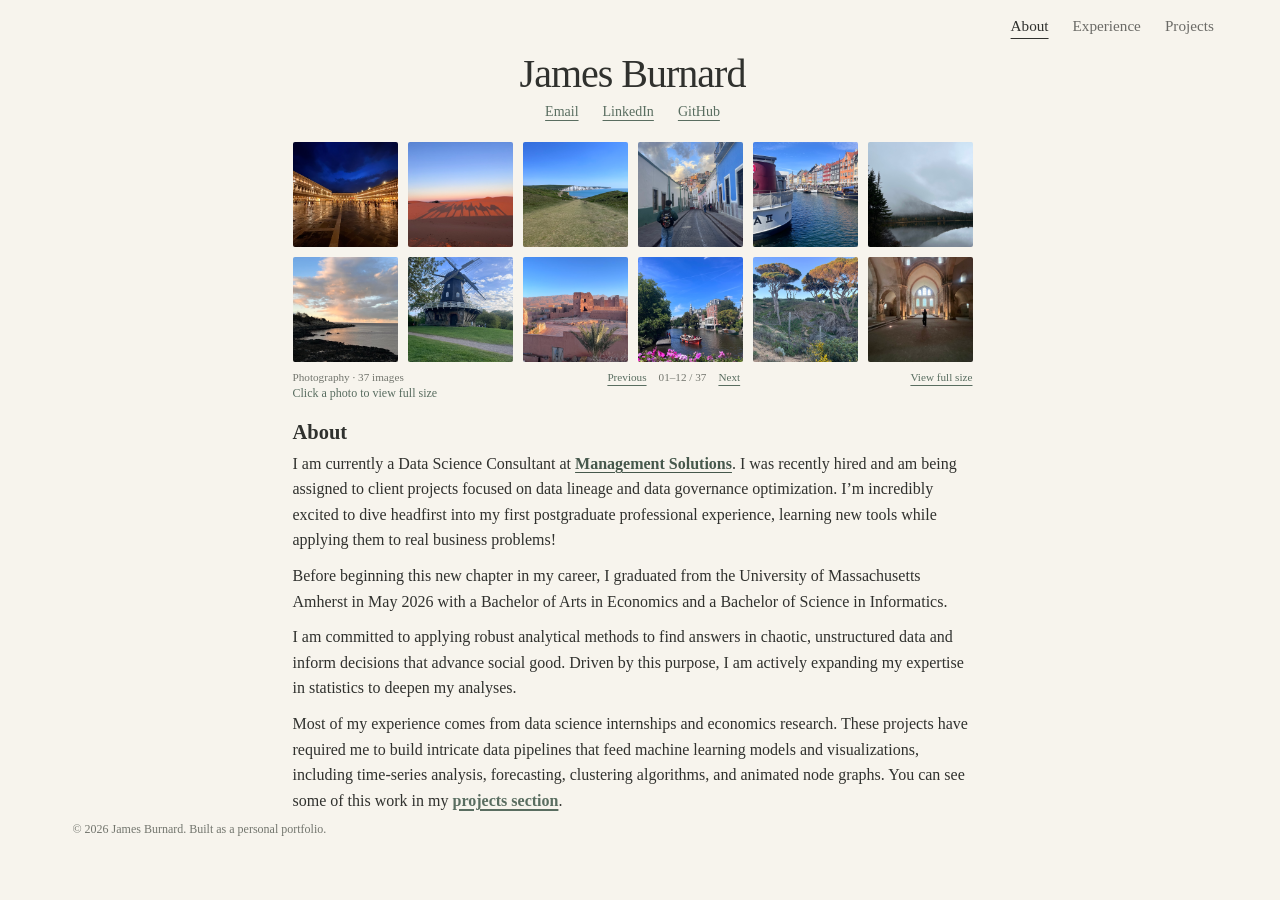
==== index.html @ cdd47f47 "Match tab headings to homepage name typography" ====
<!doctype html>
<html lang="en">
  <head>
    <meta charset="utf-8" />
    <meta name="viewport" content="width=device-width, initial-scale=1" />
    <title>James Burnard | Data Science &amp; Economics</title>
    <meta
      name="description"
      content="James Burnard, Data Science Consultant at Management Solutions. Explore projects in data science, economic research, and interactive visualization."
    />

    <link rel="canonical" href="https://jamesburnard.com/" />
    <meta property="og:title" content="James Burnard | Data Science &amp; Economics" />
    <meta property="og:description" content="James Burnard, Data Science Consultant at Management Solutions. Explore projects in data science, economic research, and interactive visualization." />
    <meta property="og:type" content="website" />
    <meta property="og:url" content="https://jamesburnard.com/" />
    <meta property="og:site_name" content="James Burnard" />
    <link rel="preconnect" href="https://fonts.googleapis.com" />
    <link rel="preconnect" href="https://fonts.gstatic.com" crossorigin />
    <link
      href="https://fonts.googleapis.com/css2?family=Inter:wght@400;500;600;700;800&display=swap"
      rel="stylesheet"
    />
    <link rel="stylesheet" href="styles.css?v=20261005-consistent-navigation" />
    <link rel="stylesheet" href="experience-editorial.css?v=20261008-name-matched-headings" />
  </head>
  <body class="editorial-home">
    <header class="site-header">
      <nav class="tabs" aria-label="Primary" role="tablist">
        <button
          class="tab-button is-active"
          id="about-tab"
          type="button"
          data-tab="about"
          role="tab"
          aria-controls="about-panel"
          aria-selected="true"
        >
          About
        </button>
        <button
          class="tab-button"
          id="experience-tab"
          type="button"
          data-tab="experience"
          role="tab"
          aria-controls="experience-panel"
          aria-selected="false"
        >
          Experience
        </button>
        <button
          class="tab-button"
          id="projects-tab"
          type="button"
          data-tab="projects"
          role="tab"
          aria-controls="projects-panel"
          aria-selected="false"
        >
          Projects
        </button>
      </nav>
    </header>

    <main>
      <section class="hero portrait-intro" aria-labelledby="page-title">
        <div class="hero-content">
          <h1 id="page-title" data-hero-title>James Burnard</h1>
          <div class="intro-links" aria-label="Contact links">
            <a href="mailto:burnardj10@gmail.com">Email</a>
            <a href="https://www.linkedin.com/in/james-burnard/" target="_blank" rel="noopener noreferrer">LinkedIn</a>
            <a href="https://github.com/JamesBurnard1" target="_blank" rel="noopener noreferrer">GitHub</a>
          </div>
        </div>
        <figure class="photography" aria-label="Personal photography">
          <div class="photo-grid" aria-label="Personal photography gallery" aria-describedby="photo-gallery-hint">
            <button class="photo-tile" type="button" data-photo-index="0" aria-label="Enlarge photograph 1">
              <img src="assets/hero-photo-nodes/node-37.jpg" alt="Photograph 1 from James Burnard’s personal collection" decoding="async" />
            </button>
            <button class="photo-tile" type="button" data-photo-index="1" aria-label="Enlarge photograph 2">
              <img src="assets/hero-photo-nodes/node-17.jpg" alt="Photograph 2 from James Burnard’s personal collection" decoding="async" />
            </button>
            <button class="photo-tile" type="button" data-photo-index="2" aria-label="Enlarge photograph 3">
              <img src="assets/hero-photo-nodes/node-28.jpg" alt="Photograph 3 from James Burnard’s personal collection" decoding="async" />
            </button>
            <button class="photo-tile" type="button" data-photo-index="3" aria-label="Enlarge photograph 4">
              <img src="assets/hero-photo-nodes/node-15.jpg" alt="Photograph 4 from James Burnard’s personal collection" decoding="async" />
            </button>
            <button class="photo-tile" type="button" data-photo-index="4" aria-label="Enlarge photograph 5">
              <img src="assets/hero-photo-nodes/node-26.jpg" alt="Photograph 5 from James Burnard’s personal collection" decoding="async" />
            </button>
            <button class="photo-tile" type="button" data-photo-index="5" aria-label="Enlarge photograph 6">
              <img src="assets/hero-photo-nodes/node-35.jpg" alt="Photograph 6 from James Burnard’s personal collection" decoding="async" />
            </button>
            <button class="photo-tile" type="button" data-photo-index="6" aria-label="Enlarge photograph 7">
              <img src="assets/hero-photo-nodes/node-32.jpg" alt="Photograph 7 from James Burnard’s personal collection" decoding="async" />
            </button>
            <button class="photo-tile" type="button" data-photo-index="7" aria-label="Enlarge photograph 8">
              <img src="assets/hero-photo-nodes/node-27.jpg" alt="Photograph 8 from James Burnard’s personal collection" decoding="async" />
            </button>
            <button class="photo-tile" type="button" data-photo-index="8" aria-label="Enlarge photograph 9">
              <img src="assets/hero-photo-nodes/node-16.jpg" alt="Photograph 9 from James Burnard’s personal collection" decoding="async" />
            </button>
            <button class="photo-tile" type="button" data-photo-index="9" aria-label="Enlarge photograph 10">
              <img src="assets/hero-photo-nodes/node-08.jpg" alt="Photograph 10 from James Burnard’s personal collection" decoding="async" />
            </button>
            <button class="photo-tile" type="button" data-photo-index="10" aria-label="Enlarge photograph 11">
              <img src="assets/hero-photo-nodes/node-21.jpg" alt="Photograph 11 from James Burnard’s personal collection" decoding="async" />
            </button>
            <button class="photo-tile" type="button" data-photo-index="11" aria-label="Enlarge photograph 12">
              <img src="assets/hero-photo-nodes/node-23.jpg" alt="Photograph 12 from James Burnard’s personal collection" decoding="async" />
            </button>
          </div>
          <figcaption>
            <span class="photography-label">Photography · 37 images<br /><span id="photo-gallery-hint">Click a photo to view full size</span></span>
            <div class="photography-controls" aria-label="Browse photographs">
              <button type="button" data-photo-previous aria-label="Previous photographs">Previous</button>
              <span data-photo-counter role="status" aria-live="polite" aria-atomic="true">01–12 / 37</span>
              <button type="button" data-photo-next aria-label="Next photographs">Next</button>
            </div>
            <a class="photo-full-size" href="assets/hero-photo-nodes/node-37.jpg" target="_blank" rel="noopener noreferrer">View full size</a>
          </figcaption>
        </figure>
      </section>

      <section class="content-shell" id="content">
        <section
          class="tab-panel is-active"
          id="about-panel"
          data-panel="about"
          role="tabpanel"
          aria-labelledby="about-tab"
        >
          <div class="about-text">
            <article class="intro-block">
              <h3>About</h3>
              <p>
                I am currently a Data Science Consultant at
                <a class="company-highlight" href="https://www.managementsolutions.com/en" target="_blank" rel="noopener noreferrer">Management Solutions</a>.
                I was recently hired and am being assigned to client projects focused on data lineage and data governance optimization.
                I’m incredibly excited to dive headfirst into my first postgraduate professional experience, learning new tools while applying them to real business problems!
              </p>
              <p>
                Before beginning this new chapter in my career, I graduated from the University of Massachusetts Amherst in May 2026 with a Bachelor of Arts in Economics and a Bachelor of Science in Informatics.
              </p>
              <p>
                I am committed to applying robust analytical methods to find answers in chaotic, unstructured data and inform decisions that advance social good.
                Driven by this purpose, I am actively expanding my expertise in statistics to deepen my analyses.
              </p>
              <p>
                Most of my experience comes from data science internships and economics research.
                These projects have required me to build intricate data pipelines that feed machine learning models and visualizations, including time-series analysis, forecasting, clustering algorithms, and animated node graphs.
                You can see some of this work in my <a href="#projects-panel">projects section</a>.
              </p>
            </article>
          </div>
        </section>

        <section
          class="tab-panel"
          id="experience-panel"
          data-panel="experience"
          role="tabpanel"
          aria-labelledby="experience-tab"
          hidden
        >
          <div class="section-heading">
            <h2>Skills, tools, and applied work</h2>
            <p class="section-note">
              Resume available upon request at
              <a href="mailto:burnardj10@gmail.com?subject=Resume%20request">burnardj10 [at] gmail [dot] com</a>.
            </p>
          </div>

          <div class="experience-layout">
            <section class="education-section" aria-labelledby="education-heading">
              <h3 id="education-heading">Education</h3>
              <article class="experience-card education-card">
                <a class="experience-logo" href="https://www.umass.edu/" target="_blank" rel="noopener noreferrer" aria-label="UMass Amherst">
                  <img src="assets/experience-umass.png" alt="UMass Amherst logo" />
                </a>
                <div>
                  <header class="experience-card-header">
                    <h4>
                      <a href="https://www.umass.edu/" target="_blank" rel="noopener noreferrer">University of Massachusetts Amherst</a>
                    </h4>
                    <span>Recent Graduate</span>
                  </header>
                  <p class="experience-tools">BS Informatics, data science track | BA Economics</p>
                  <p>
                    Coursework focused on data science, economics, statistics, databases, predictive analytics, and applied research methods.
                  </p>
                </div>
              </article>

              <article class="coursework-card">
                <h3>Notable Coursework</h3>
                <p>
                  Here are some of the classes I took as an undergrad that I found interesting. I'd say these are the classes that had the biggest impact on how I think about technology, data, and problem solving.
                </p>
                <div class="coursework-groups">
                  <section class="coursework-group cs-data">
                    <h4>Computer Science &amp; Data Science</h4>
                    <ul class="tag-list">
                      <li>Harnessing DataSci For Social Good</li>
                      <li>Graduate Math Applied Statistics</li>
                      <li>Predictive Analytics In Python</li>
                      <li>Database Management</li>
                      <li>Data Structures</li>
                      <li>Data Science Algorithms</li>
                      <li>Object-Oriented-Programming</li>
                      <li>Discrete Math</li>
                    </ul>
                  </section>

                  <section class="coursework-group econ">
                    <h4>Economics</h4>
                    <ul class="tag-list">
                      <li>Microeconomics I &amp; II</li>
                      <li>Macroeconomics I &amp; II</li>
                      <li>Econ In The Age Of Big Data</li>
                      <li>Financial Economics</li>
                      <li>Behavioral Economics</li>
                      <li>Research Methods Design &amp; Analysis</li>
                    </ul>
                  </section>
                </div>
              </article>
            </section>

            <section class="skills-directory" aria-labelledby="technical-skills-heading">
              <h3 id="technical-skills-heading">Technical Skills</h3>

              <div class="skill-category">
                <h4>Languages</h4>
                <div class="skill-row">
                  <span class="skill-chip python"><b><img src="https://cdn.jsdelivr.net/gh/devicons/devicon@latest/icons/python/python-original.svg" alt=""></b>Python</span>
                  <span class="skill-chip r-lang"><b><img src="https://cdn.jsdelivr.net/gh/devicons/devicon@latest/icons/r/r-original.svg" alt=""></b>R</span>
                  <span class="skill-chip sql"><b><img src="https://cdn.jsdelivr.net/gh/devicons/devicon@latest/icons/microsoftsqlserver/microsoftsqlserver-original.svg" alt=""></b>SQL</span>
                  <span class="skill-chip js"><b><img src="https://cdn.jsdelivr.net/gh/devicons/devicon@latest/icons/javascript/javascript-original.svg" alt=""></b>JavaScript</span>
                  <span class="skill-chip html"><b><img src="assets/skill-logos/html.svg" alt=""></b>HTML</span>
                  <span class="skill-chip css"><b><img src="assets/skill-logos/css.svg" alt=""></b>CSS</span>
                </div>
              </div>

              <div class="skill-category">
                <h4>Analytics + Visualization</h4>
                <div class="skill-row">
                  <span class="skill-chip excel"><b class="skill-icon" aria-hidden="true">
                    <svg viewBox="0 0 24 24" role="img" aria-label="Excel">
                      <rect x="4" y="3" width="16" height="18" rx="2.5" fill="#217346"></rect>
                      <path d="M8 7h8v10H8z" fill="#fff" opacity="0.9"></path>
                      <path d="M9.4 9.1 11 12l-1.6 2.9h1.7L12 13.2l.9 1.7h1.7L13 12l1.6-2.9h-1.7L12 10.8l-.9-1.7H9.4Z" fill="#217346"></path>
                    </svg>
                  </b>Excel</span>
                  <span class="skill-chip tableau"><b class="skill-icon" aria-hidden="true">
                    <svg viewBox="0 0 24 24" role="img" aria-label="Tableau">
                      <g fill="#4E79A7">
                        <rect x="11" y="3" width="2" height="7" rx="1"></rect>
                        <rect x="11" y="14" width="2" height="7" rx="1"></rect>
                        <rect x="3" y="11" width="7" height="2" rx="1"></rect>
                        <rect x="14" y="11" width="7" height="2" rx="1"></rect>
                      </g>
                      <g fill="#F28E2B">
                        <rect x="6.7" y="5.1" width="1.6" height="4.8" rx="0.8" transform="rotate(-45 7.5 7.5)"></rect>
                        <rect x="15.7" y="5.1" width="1.6" height="4.8" rx="0.8" transform="rotate(45 16.5 7.5)"></rect>
                        <rect x="6.7" y="14.1" width="1.6" height="4.8" rx="0.8" transform="rotate(45 7.5 16.5)"></rect>
                        <rect x="15.7" y="14.1" width="1.6" height="4.8" rx="0.8" transform="rotate(-45 16.5 16.5)"></rect>
                      </g>
                    </svg>
                  </b>Tableau</span>
                  <span class="skill-chip powerbi"><b class="skill-icon" aria-hidden="true">
                    <svg viewBox="0 0 24 24" role="img" aria-label="Power BI">
                      <rect x="3" y="3" width="18" height="18" rx="4" fill="#F2C811"></rect>
                      <rect x="7" y="11" width="2" height="6" rx="1" fill="#fff" opacity="0.95"></rect>
                      <rect x="11" y="8" width="2" height="9" rx="1" fill="#fff" opacity="0.95"></rect>
                      <rect x="15" y="6" width="2" height="11" rx="1" fill="#fff" opacity="0.95"></rect>
                    </svg>
                  </b>Power BI</span>
                  <span class="skill-chip matplotlib"><b><img src="assets/skill-logos/matplotlib.svg" alt=""></b>Matplotlib</span>
                  <span class="skill-chip seaborn"><b><img src="assets/skill-logos/seaborn.svg" alt=""></b>Seaborn</span>
                </div>
              </div>

              <div class="skill-category">
                <h4>Data Science + Machine Learning</h4>
                <div class="skill-row">
                  <span class="skill-chip pandas"><b><img src="https://cdn.jsdelivr.net/gh/devicons/devicon@latest/icons/pandas/pandas-original.svg" alt=""></b>Pandas</span>
                  <span class="skill-chip numpy"><b><img src="https://cdn.jsdelivr.net/gh/devicons/devicon@latest/icons/numpy/numpy-original.svg" alt=""></b>NumPy</span>
                  <span class="skill-chip sklearn"><b><img src="https://cdn.jsdelivr.net/gh/devicons/devicon@latest/icons/scikitlearn/scikitlearn-original.svg" alt=""></b>Scikit-learn</span>
                  <span class="skill-chip torch"><b><img src="https://cdn.jsdelivr.net/gh/devicons/devicon@latest/icons/pytorch/pytorch-original.svg" alt=""></b>PyTorch</span>
                  <span class="skill-chip xgb"><b class="skill-icon" aria-hidden="true">
                    <svg class="skill-concept-icon" viewBox="0 0 24 24" fill="none" stroke="currentColor" stroke-width="1.6" stroke-linecap="round" stroke-linejoin="round" aria-hidden="true"><path d="M12 3v5M5 12V8h14v4M5 16v5M19 16v5"/><rect x="2" y="12" width="6" height="4" rx="1"/><rect x="16" y="12" width="6" height="4" rx="1"/></svg>
                  </b>XGBoost</span>
                  <span class="skill-chip stats"><b class="skill-icon" aria-hidden="true">
                    <svg class="skill-concept-icon" viewBox="0 0 24 24" fill="none" stroke="currentColor" stroke-width="1.6" stroke-linecap="round" stroke-linejoin="round" aria-hidden="true"><path d="M3 20h18M3 17c5 0 4-13 9-13s4 13 9 13"/><path d="M12 5v15" stroke-dasharray="2 3"/></svg>
                  </b>Statistics &amp; Probability</span>
                  <span class="skill-chip wrangle"><b class="skill-icon" aria-hidden="true">
                    <svg class="skill-concept-icon" viewBox="0 0 24 24" fill="none" stroke="currentColor" stroke-width="1.6" stroke-linecap="round" stroke-linejoin="round" aria-hidden="true"><ellipse cx="6" cy="6" rx="4" ry="2"/><path d="M2 6v9c0 3 8 3 8 0V6M2 10c0 3 8 3 8 0M14 12h8M19 9l3 3-3 3"/></svg>
                  </b>ETL / Data Wrangling</span>
                  <span class="skill-chip forecast"><b class="skill-icon" aria-hidden="true">
                    <svg class="skill-concept-icon" viewBox="0 0 24 24" fill="none" stroke="currentColor" stroke-width="1.6" stroke-linecap="round" stroke-linejoin="round" aria-hidden="true"><path d="M3 3v18h18M6 16l4-5 4 2"/><path d="m14 13 7-8M17 5h4v4" stroke-dasharray="2 2"/></svg>
                  </b>Forecasting</span>
                  <span class="skill-chip cluster"><b class="skill-icon" aria-hidden="true">
                    <svg class="skill-concept-icon" viewBox="0 0 24 24" fill="none" stroke="currentColor" stroke-width="1.6" stroke-linecap="round" stroke-linejoin="round" aria-hidden="true"><circle cx="6" cy="6" r="2"/><circle cx="10" cy="4" r="1"/><circle cx="4" cy="10" r="1"/><circle cx="18" cy="9" r="2"/><circle cx="21" cy="5" r="1"/><circle cx="21" cy="13" r="1"/><circle cx="10" cy="18" r="2"/><circle cx="6" cy="21" r="1"/><circle cx="14" cy="21" r="1"/></svg>
                  </b>Clustering</span>
                  <span class="skill-chip ocr"><b class="skill-icon" aria-hidden="true">
                    <svg class="skill-concept-icon" viewBox="0 0 24 24" fill="none" stroke="currentColor" stroke-width="1.6" stroke-linecap="round" stroke-linejoin="round" aria-hidden="true"><path d="M8 3H3v5M16 3h5v5M21 16v5h-5M8 21H3v-5M7 8h10M7 12h10M7 16h6"/></svg>
                  </b>OCR / Text Recognition</span>
                </div>
              </div>

              <div class="skill-category">
                <h4>Tools + Platforms</h4>
                <div class="skill-row">
                  <span class="skill-chip git"><b><img src="https://cdn.jsdelivr.net/gh/devicons/devicon@latest/icons/github/github-original.svg" alt=""></b>Git / GitHub</span>
                  <span class="skill-chip gis"><b class="skill-icon" aria-hidden="true">
                    <svg class="skill-concept-icon" viewBox="0 0 24 24" fill="none" stroke="currentColor" stroke-width="1.6" stroke-linecap="round" stroke-linejoin="round" aria-hidden="true"><circle cx="12" cy="12" r="9"/><ellipse cx="12" cy="12" rx="4" ry="9"/><path d="M3 12h18M5 7h14M5 17h14"/></svg>
                  </b>GIS</span>
                </div>
              </div>
            </section>

            <section class="experience-list" aria-labelledby="industry-heading">
              <h3 id="industry-heading">Experience</h3>

              <article class="experience-card">
                <a class="experience-logo" href="https://www.managementsolutions.com/en" target="_blank" rel="noopener noreferrer" aria-label="Management Solutions">
                  <img src="assets/experience-management-solutions.jpg" alt="Management Solutions logo" />
                </a>
                <div>
                  <header class="experience-card-header">
                    <h4>
                      <a href="https://www.managementsolutions.com/en" target="_blank" rel="noopener noreferrer">Management Solutions</a>
                    </h4>
                    <span>October 2026 – Present</span>
                  </header>
                  <p class="experience-tools">Data Science Consultant</p>
                  <p>
                    Supporting client projects focused on data lineage and data governance optimization.
                  </p>
                </div>
              </article>

              <article class="experience-card">
                <a class="experience-logo" href="https://www.jamix.com/" target="_blank" rel="noopener noreferrer" aria-label="Jamix">
                  <img src="assets/JamixLogo_www2025_retina.png" alt="Jamix logo" />
                </a>
                <div>
                  <header class="experience-card-header">
                    <h4>
                      <a href="https://www.jamix.com/" target="_blank" rel="noopener noreferrer">Jamix</a>
                    </h4>
                    <span>Remote | May 2025 - September 2025</span>
                  </header>
                  <p class="experience-tools">Data Science Intern</p>
                  <p>
                    At Jamix Inc., I worked remotely as a Data Science Intern from May 2025 to September 2025, where I developed a data-driven sales prospecting workflow for the higher education market. I built a Python ETL pipeline using pandas, requests, and fuzzywuzzy to integrate HubSpot CRM data, College Scorecard API data from 6,429+ institutions, and institutional datasets into a cleaned and filtered dataset of approximately 1,000 relevant schools. I then used this dataset to create Tableau dashboards that analyzed selected institutional variables and combined those findings with Euclidean distance scoring and network analysis to identify 75 high-fit sales prospects. Alongside this project, I managed daily HubSpot data operations by importing and updating institutional records to support cross-functional requests.
                  </p>
                </div>
              </article>

              <article class="experience-card">
                <a class="experience-logo" href="https://www.umass.edu/labor/about/directory/nate-meyers" target="_blank" rel="noopener noreferrer" aria-label="UMass Amherst Labor Center">
                  <img src="assets/experience-umass.png" alt="UMass Amherst logo" />
                </a>
                <div>
                  <header class="experience-card-header">
                    <h4>
                      <a href="https://www.umass.edu/labor/about/directory/nate-meyers" target="_blank" rel="noopener noreferrer">Quantitative Research Assistant in Economics</a>
                    </h4>
                    <span>Amherst, MA | January 2025 - April 2025</span>
                  </header>
                  <p class="experience-tools">Assisted Professor <a href="https://www.umass.edu/labor/about/directory/nate-meyers" target="_blank" rel="noopener noreferrer">Nathan Meyers</a></p>
                  <p>
                    As a Quantitative Research Assistant in Economics from January 2025 to April 2025, I assisted Professor Nathan Meyers with an economic research project analyzing the relationship between union decline and financial outcomes across U.S. industries. I built a research pipeline using Python, R, SQL, Excel, and scikit-learn to analyze 1,174 industry-year observations across 710 variables, focusing on shareholder dividends, taxation, and labor compensation. I also developed an interactive 3D Plotly visualization of 886 industry-year observations across 44 industries and 27 years, allowing users to explore industry clustering and structural economic change over time. In addition, I applied econometric techniques including Difference-in-Differences analysis, regression modeling, and correlation analysis to evaluate the effects of union decline across multiple economic outcomes.
                  </p>
                </div>
              </article>

              <article class="experience-card">
                <a class="experience-logo" href="https://www.avcreators.co/" target="_blank" rel="noopener noreferrer" aria-label="Audio Video Creators">
                  <img src="assets/experience-avc-logo.svg" alt="Audio Video Creators logo" />
                </a>
                <div>
                  <header class="experience-card-header">
                    <h4>
                      <a href="https://www.avcreators.co/" target="_blank" rel="noopener noreferrer">Audio Video Creators</a>
                    </h4>
                    <span>London | December 2024 - March 2025</span>
                  </header>
                  <p class="experience-tools">Business Development and Market Insights Intern</p>
                  <p>
                    At AVC (Audio Video Creators), I worked in London as a Business Development and Market Insights Intern from December 2024 to March 2025, focusing on market research within the podcast and digital audio advertising industry. I analyzed podcast advertising performance, audience, and market data in Excel using XLOOKUPs, VLOOKUPs, PivotTables, and conditional formulas to identify trends across advertisers, shows, and audience segments. I also supported podcast advertising partnerships by coordinating campaign timelines, deliverables, and stakeholder communication for brand campaigns involving NordVPN and shows produced by Sky Sports and the BBC.
                  </p>
                </div>
              </article>

              <article class="experience-card">
                <a class="experience-logo" href="https://www.umass.edu/economics/about/directory/kevin-young" target="_blank" rel="noopener noreferrer" aria-label="UMass Amherst Economics">
                  <img src="assets/experience-umass.png" alt="UMass Amherst logo" />
                </a>
                <div>
                  <header class="experience-card-header">
                    <h4>
                      <a href="https://www.umass.edu/economics/about/directory/kevin-young" target="_blank" rel="noopener noreferrer">Undergraduate Economics Research Assistant for EURA</a>
                    </h4>
                    <span>Amherst, MA | February 2024 - May 2024</span>
                  </header>
                  <p class="experience-tools">Assisted Professor <a href="https://www.umass.edu/economics/about/directory/kevin-young" target="_blank" rel="noopener noreferrer">Kevin Young</a></p>
                  <p>
                    As an Undergraduate Economics Research Assistant for EURA from February 2024 to May 2024, I assisted Professor Kevin Young with a historical data digitization and social network analysis project. I built a Python OCR pipeline using Tesseract, pdf2image, pandas, and regex parsing to digitize more than 4,500 physical book pages into structured CSV and JSON files containing 53,131 research-grade records across eight historical book editions. I then transformed historical membership data into social network models using HTML and JavaScript, spanning 218 organizations and 42,700 membership links to uncover patterns of organizational connectivity and continuity from 1967 to 1989. I also developed validation workflows to identify OCR errors, duplicate entries, missing fields, and unknown organization codes, improving the reliability of the research dataset.
                  </p>
                </div>
              </article>

              <article class="experience-card">
                <a class="experience-logo" href="https://www.undergraduation.com/" target="_blank" rel="noopener noreferrer" aria-label="Undergraduation">
                  <img src="assets/experience-undergraduation.webp" alt="Undergraduation logo" />
                </a>
                <div>
                  <header class="experience-card-header">
                    <h4>
                      <a href="https://www.undergraduation.com/" target="_blank" rel="noopener noreferrer">Undergraduation.com</a>
                    </h4>
                    <span>Remote | June 2024 - August 2024</span>
                  </header>
                  <p class="experience-tools">Data Science Intern</p>
                  <p>
                    At Undergraduation.com, I worked remotely as a Data Science Intern from June 2024 to August 2024, contributing to the early development of an AI assistant designed to improve customer support on the company website. My work focused on building Python scripts that converted company documents into embeddings, organized the resulting vectors, and stored them in a PostgreSQL database to support semantic search and AI-powered responses to customer inquiries.
                  </p>
                </div>
              </article>

              <article class="experience-card">
                <a class="experience-logo" href="https://www.tcc1882.org/Club/Scripts/Home/home.asp" target="_blank" rel="noopener noreferrer" aria-label="The Country Club">
                  <img src="assets/experience-tcc-logo.png" alt="The Country Club logo" />
                </a>
                <div>
                  <header class="experience-card-header">
                    <h4>
                      <a href="https://www.tcc1882.org/Club/Scripts/Home/home.asp" target="_blank" rel="noopener noreferrer">The Country Club</a>
                    </h4>
                    <span>Brookline, MA | July 2021 - August 2023</span>
                  </header>
                  <p class="experience-tools">Line Cook</p>
                  <p>
                    At The Country Club in Brookline, MA, I worked as a Line Cook from July 2021 to August 2023 in a fast-paced, high-standard kitchen environment. I prepared more than 150 dishes per shift while maintaining consistency, speed, and attention to presentation. This role strengthened my ability to work under pressure, manage competing priorities, and collaborate effectively with a team while meeting strict quality expectations.
                  </p>
                </div>
              </article>
            </section>

          </div>
        </section>

        <section
          class="tab-panel"
          id="projects-panel"
          data-panel="projects"
          role="tabpanel"
          aria-labelledby="projects-tab"
          hidden
        >
          <div class="section-heading">
            <p class="eyebrow">Projects</p>
            <h2>Selected projects</h2>
          </div>

          <div class="project-grid">
            <article class="project-card">
              <div class="project-meta">
                <span>Undergraduate Economics Research Assistant</span>
                <span class="project-badge">Interactive</span>
              </div>
              <h3>The Social Geography of Baltimore's Elite, 1967–1989</h3>
              <img
                class="project-image"
                src="assets/baltimore-project-cover.png"
                alt="Node graph visualization for the Baltimore elite social geography project"
              />
              <p>
                After 1950, Baltimore experienced a significant decline in its elite population, with the number of elite individuals dropping significantly. 
              </p>
              <div class="project-tags">
                <span>CSV/JSON Processing</span>
                <span>pytesseract</span>
                <span>pdf2image</span>
                <span>JavaScript</span>
                <span>Python</span>
                <span>Time Series</span>
                <span>Text Recognition</span>
              </div>
              <a class="project-link" href="projects/baltimore/index.html">
                <span>Open project</span>
                <svg viewBox="0 0 24 24" aria-hidden="true">
                  <path d="M7 17 17 7" />
                  <path d="M9 7h8v8" />
                </svg>
              </a>
            </article>

            <article class="project-card">
              <div class="project-meta">
                <span>Experiment</span>
                <span>In Progress</span>
              </div>
              <h3>Pitwall F1</h3>
              <img
                class="project-image"
                src="assets/pitwall-f1-cover.jpg"
                alt="Painting of a red Formula 1 race car"
              />
              <p>
                Given the state of a race, can we evaluate whether a driver should stay out or pit, and which strategy offers the best expected outcome? This project is in progress.
              </p>
              <div class="project-tags">
                <span>Machine Learning</span>
                <span>Python</span>
                <span>Scikit-learn</span>
              </div>
              <a class="project-link" href="projects/aston-martin/index.html">
                <span>Open project</span>
                <svg viewBox="0 0 24 24" aria-hidden="true">
                  <path d="M7 17 17 7" />
                  <path d="M9 7h8v8" />
                </svg>
              </a>
            </article>

            <article class="project-card">
              <div class="project-meta">
                <span>Undergraduate Economics Research Assistant</span>
                <span class="project-badge">Interactive</span>
              </div>
              <h3>Industry Clustering and Union Decline Analysis</h3>
              <img
                class="project-image"
                src="assets/industry-clustering-cover.png"
                alt="3D plot for the industry clustering and union decline analysis"
              />
              <p>
                This project investigates the relationship between industry clustering and the decline of labor unions in the United States using data from the Bureau of Labor Statistics.
              </p>
              <div class="project-tags">
                <span>Python</span>
                <span>Pandas</span>
                <span>NumPy</span>
                <span>Scikit-learn</span>
                <span>Plotly</span>
                <span>Time Series</span>
                <span>Excel</span>
                <span>PowerPoint</span>
                
              </div>
              <a class="project-link" href="projects/union-decline/index.html">
                <span>Open project</span>
                <svg viewBox="0 0 24 24" aria-hidden="true">
                  <path d="M7 17 17 7" />
                  <path d="M9 7h8v8" />
                </svg>
              </a>
            </article>

            <article class="project-card">
              <div class="project-meta">
                <span>Personal Project</span>
                <span>2026</span>
              </div>
              <h3>OnlyUp: A Goal Tracker App</h3>
              <img
                class="project-image"
                src="assets/onlyup-project-cover.png"
                alt="Screenshot of the OnlyUp goal tracker app"
              />
              <p>
                OnlyUp is a goal tracking app that I built to help myself stay motivated and accountable. The app allows users to set goals, track their progress, and perform the information retention technique known as "active recall".
              </p>
              <div class="project-tags">
                <span>Python</span>
                <span>Tkinter</span>
                <span>CSV Data Storage</span>
                <span>Desktop App Development</span>

              </div>
              <a class="project-link" href="projects/onlyup/index.html">
                <span>Open project</span>
                <svg viewBox="0 0 24 24" aria-hidden="true">
                  <path d="M7 17 17 7" />
                  <path d="M9 7h8v8" />
                </svg>
              </a>
            </article>

            <article class="project-card">
              <div class="project-meta">
                <span>Class Project</span>
                <span>2025</span>
              </div>
              <h3>Exploring County Level access to Credit in the United States</h3>
              <img
                class="project-image"
                src="assets/ed546491-bbbc-4cb4-82a2-c8ed2f3c8c8d.png"
                alt="plot preview"
              />
              <p>
                In this project, I analyzed county-level data on credit access in the United States to identify patterns and disparities in financial inclusion.
              </p>
              <div class="project-tags">
                <span>Jupyter Notebook</span>
                <span>Python</span>
                <span>Pandas</span>
                <span>Seaborn</span>
                <span>SciPy</span>
                <span>Scikit-learn</span>
              </div>
              <a class="project-link" href="projects/credit-access/credit_access_project_mockup.html">
                <span>Open project</span>
                <svg viewBox="0 0 24 24" aria-hidden="true">
                  <path d="M7 17 17 7" />
                  <path d="M9 7h8v8" />
                </svg>
              </a>
            </article>

            <article class="project-card">
              <div class="project-meta">
                <span>
                  DataSci Internship @
                  <a href="https://www.jamix.com/" target="_blank" rel="noopener noreferrer">Jamix</a>
                </span>
                <span>2026</span>
              </div>
              <h3>Higher Education Market Intelligence Dashboard</h3>
              <img
                class="project-image"
                src="assets/jamix-project-cover.png"
                alt="Screenshot of the Higher Education Market Intelligence Dashboard"
              />
              <p>
                I had the opportunity to work on a project for Jamix, a company that provides software solutions for the food service industry. I built a market intelligence dashboard that aggregates and visualizes data on higher education institutions.
              </p>
              <div class="project-tags">
                <span>Python</span>
                <span>Tableau</span>
                <span>Excel</span>
                <span>Writing</span>
                <span>CRM Management</span>
                <span>Scikit-learn</span>
                <span>Pandas</span>
                <span>Numpy</span>
              </div>
              <a class="project-link" href="projects/jamix/index.html">
                <span>Open project</span>
                <svg viewBox="0 0 24 24" aria-hidden="true">
                  <path d="M7 17 17 7" />
                  <path d="M9 7h8v8" />
                </svg>
              </a>
            </article>
          </div>
        </section>
      </section>
    </main>

    <dialog class="photo-dialog" aria-label="Enlarged photograph">
      <div class="photo-dialog-toolbar">
        <span data-enlarged-caption>Personal photography</span>
        <button type="button" data-close-photo aria-label="Close enlarged photograph">Close ×</button>
      </div>
      <img class="enlarged-photo" alt="" />
    </dialog>

    <footer class="site-footer">
      <p>© 2026 James Burnard. Built as a personal portfolio.</p>
    </footer>

    <script src="script.js?v=20261008-curated-photo-viewer"></script>
  </body>
</html>
---- styles.css ----
:root {
  --ink: #202124;
  --muted: #646a70;
  --surface: #f6f6f6;
  --surface-strong: #ffffff;
  --line: #d9d9d9;
  --accent: #0b67d8;
  --accent-dark: #174ea6;
  --gold: #5f6368;
  --white: #ffffff;
  --shadow: none;
}

* {
  box-sizing: border-box;
}

html {
  scroll-behavior: smooth;
  overflow-x: hidden;
}

body {
  margin: 0;
  background-color: var(--surface);
  color: var(--ink);
  font-family: "Inter", system-ui, -apple-system, BlinkMacSystemFont, "Segoe UI",
    sans-serif;
  line-height: 1.6;
  position: relative;
  overflow-x: hidden;
}

body::before {
  display: none;
  position: fixed;
  inset: 0;
  z-index: 0;
  background-image: url("data:image/svg+xml,%3Csvg width='760' height='520' viewBox='0 0 760 520' xmlns='http://www.w3.org/2000/svg'%3E%3Cg fill='none' stroke='%231f6b57' stroke-opacity='0.16' stroke-width='1.4'%3E%3Cpath d='M86 126 180 74 292 126 420 84 566 136 684 76'/%3E%3Cpath d='M132 296 246 242 360 304 490 250 624 318'/%3E%3Cpath d='M78 424 190 360 314 416 452 354 606 416 704 346'/%3E%3Cpath d='M180 74 246 242 190 360'/%3E%3Cpath d='M292 126 360 304 314 416'/%3E%3Cpath d='M420 84 490 250 452 354'/%3E%3Cpath d='M566 136 624 318 606 416'/%3E%3Cpath d='M246 242 292 126 490 250'/%3E%3Cpath d='M360 304 452 354 624 318'/%3E%3C/g%3E%3Cg fill='%231f6b57' fill-opacity='0.24'%3E%3Ccircle cx='86' cy='126' r='4'/%3E%3Ccircle cx='180' cy='74' r='5'/%3E%3Ccircle cx='292' cy='126' r='4'/%3E%3Ccircle cx='420' cy='84' r='5'/%3E%3Ccircle cx='566' cy='136' r='4'/%3E%3Ccircle cx='684' cy='76' r='5'/%3E%3Ccircle cx='132' cy='296' r='5'/%3E%3Ccircle cx='246' cy='242' r='4'/%3E%3Ccircle cx='360' cy='304' r='6'/%3E%3Ccircle cx='490' cy='250' r='4'/%3E%3Ccircle cx='624' cy='318' r='5'/%3E%3Ccircle cx='78' cy='424' r='4'/%3E%3Ccircle cx='190' cy='360' r='5'/%3E%3Ccircle cx='314' cy='416' r='4'/%3E%3Ccircle cx='452' cy='354' r='6'/%3E%3Ccircle cx='606' cy='416' r='4'/%3E%3Ccircle cx='704' cy='346' r='5'/%3E%3C/g%3E%3C/svg%3E");
  background-position: -80px 120px;
  background-repeat: repeat;
  background-size: 760px 520px;
  content: "";
  opacity: 0.55;
  pointer-events: none;
}

main,
.site-footer {
  position: relative;
  z-index: 1;
}

a {
  color: inherit;
}

.site-header {
  position: fixed;
  top: 0;
  left: 0;
  right: 0;
  z-index: 20;
  display: flex;
  align-items: center;
  justify-content: space-between;
  padding: 18px clamp(18px, 4vw, 52px);
  color: var(--white);
}

.site-header-left {
  display: flex;
  align-items: center;
  gap: 10px;
}

.brand {
  display: grid;
  width: 46px;
  height: 46px;
  place-items: center;
  border: 0;
  background: transparent;
  text-decoration: none;
}

.brand img {
  display: block;
  width: 38px;
  height: 38px;
  filter: invert(1);
}

body.is-past-hero .site-header:not(.detail-header) .brand img,
.detail-header .brand img {
  filter: none;
}

.header-socials {
  display: flex;
  gap: 7px;
  opacity: 0;
  pointer-events: none;
  transform: translateX(-8px);
  transition:
    opacity 180ms ease,
    transform 180ms ease;
}

body.is-past-hero .header-socials {
  opacity: 1;
  pointer-events: auto;
  transform: translateX(0);
}

.header-socials a {
  display: grid;
  width: 44px;
  height: 44px;
  place-items: center;
  border: 1px solid rgba(255, 255, 255, 0.36);
  border-radius: 50%;
  background: rgba(20, 33, 31, 0.46);
  color: var(--white);
  text-decoration: none;
  backdrop-filter: blur(12px);
}

.header-socials .email-link {
  color: #f1c86b;
}

.header-socials .linkedin-link {
  color: #0a66c2;
}

.header-socials .github-link {
  color: #ffffff;
}

.header-socials svg {
  width: 22px;
  height: 22px;
  fill: none;
  stroke: currentColor;
  stroke-linecap: round;
  stroke-linejoin: round;
  stroke-width: 2;
}

.detail-header .header-socials {
  display: none;
}

.tabs {
  display: flex;
  gap: 6px;
  padding: 6px;
  border: 1px solid rgba(255, 255, 255, 0.38);
  border-radius: 999px;
  background: rgba(20, 33, 31, 0.46);
  backdrop-filter: blur(12px);
}

.tab-button {
  min-width: 92px;
  border: 0;
  border-radius: 999px;
  padding: 10px 16px;
  background: transparent;
  color: rgba(255, 255, 255, 0.82);
  cursor: pointer;
  font: inherit;
  font-weight: 700;
}

.tab-button.is-active {
  background: var(--white);
  color: var(--accent-dark);
}

.hero {
  position: relative;
  min-height: 100vh;
  min-height: 100svh;
  display: flex;
  align-items: center;
  overflow: hidden;
  background:
    radial-gradient(circle at 61% 50%, rgba(92, 102, 142, 0.28), transparent 31%),
    radial-gradient(circle at 70% 28%, rgba(185, 79, 149, 0.12), transparent 22%),
    #252c37;
  padding: 132px clamp(20px, 5vw, 78px) 96px;
}

.hero-network,
.hero-overlay {
  position: absolute;
  inset: 0;
}

.hero-network {
  z-index: 2;
  width: 100%;
  height: 100%;
  opacity: 1;
  cursor: crosshair;
  pointer-events: auto;
}

.hero-overlay {
  z-index: 1;
  background:
    radial-gradient(circle at 60% 48%, rgba(37, 44, 55, 0) 0%, rgba(37, 44, 55, 0.1) 34%, rgba(18, 22, 30, 0.7) 86%),
    linear-gradient(90deg, rgba(12, 16, 22, 0.86) 0%, rgba(22, 28, 37, 0.42) 52%, rgba(16, 20, 28, 0.58) 100%);
  pointer-events: none;
}

body[data-active-tab="projects"] .hero {
  background: #070808;
}

body[data-active-tab="projects"] .hero-overlay {
  background:
    radial-gradient(circle at 72% 46%, rgba(255, 255, 255, 0.02) 0%, rgba(7, 8, 8, 0.04) 40%, rgba(7, 8, 8, 0.32) 100%),
    linear-gradient(90deg, rgba(7, 8, 8, 0.66) 0%, rgba(7, 8, 8, 0.48) 36%, rgba(7, 8, 8, 0.12) 72%, rgba(7, 8, 8, 0.24) 100%);
}

.hero-content {
  position: relative;
  z-index: 3;
  width: min(720px, 100%);
  color: var(--white);
  text-shadow: 0 2px 22px rgba(0, 0, 0, 0.58);
}

body[data-active-tab="projects"] .hero-content {
  color: #f7f5ef;
  text-shadow: 0 2px 24px rgba(0, 0, 0, 0.64);
}

.scroll-cue {
  position: absolute;
  left: 50%;
  bottom: 28px;
  z-index: 4;
  display: grid;
  width: 48px;
  height: 48px;
  place-items: center;
  border: 1px solid rgba(255, 255, 255, 0.5);
  border-radius: 50%;
  background: rgba(20, 33, 31, 0.34);
  transform: translateX(-50%);
  backdrop-filter: blur(10px);
  animation: scroll-cue-pulse 1.8s ease-in-out infinite;
}

.scroll-cue span {
  width: 14px;
  height: 14px;
  border-right: 3px solid var(--white);
  border-bottom: 3px solid var(--white);
  transform: translateY(-3px) rotate(45deg);
}

@keyframes scroll-cue-pulse {
  0%,
  100% {
    opacity: 0.72;
    transform: translate(-50%, 0);
  }

  50% {
    opacity: 1;
    transform: translate(-50%, 8px);
  }
}

.eyebrow {
  margin: 0 0 12px;
  color: var(--gold);
  font-size: 0.78rem;
  font-weight: 800;
  letter-spacing: 0;
  text-transform: uppercase;
}

h1,
h2,
h3,
h4,
p {
  overflow-wrap: anywhere;
}

h1 {
  margin: 0;
  font-size: clamp(3rem, 8vw, 7.2rem);
  line-height: 0.95;
  letter-spacing: 0;
}

.hero-copy {
  max-width: 600px;
  margin: 24px 0 0;
  color: rgba(255, 255, 255, 0.9);
  font-size: clamp(1.05rem, 2vw, 1.3rem);
}

body[data-active-tab="projects"] .hero-copy {
  color: rgba(247, 245, 239, 0.82);
}

.hero-socials {
  display: flex;
  gap: 10px;
  margin-top: 20px;
}

body[data-active-tab="projects"] .hero-socials {
  display: none;
}

.hero-socials a {
  display: grid;
  width: 66px;
  height: 66px;
  place-items: center;
  border: 1px solid rgba(255, 255, 255, 0.22);
  border-radius: 50%;
  background: rgba(11, 17, 27, 0.62);
  color: var(--white);
  text-decoration: none;
  backdrop-filter: blur(10px);
  transition:
    transform 160ms ease,
    border-color 160ms ease,
    background 160ms ease;
}

.hero-socials a:hover,
.hero-socials a:focus-visible {
  transform: translateY(-2px);
}

.hero-socials .email-link {
  color: #f1c86b;
}

.hero-socials .linkedin-link {
  color: #0a66c2;
}

.hero-socials .github-link {
  color: #f5f5f5;
}

.hero-socials svg {
  width: 32px;
  height: 32px;
  fill: none;
  stroke: currentColor;
  stroke-linecap: round;
  stroke-linejoin: round;
  stroke-width: 2;
}

.hero-actions {
  display: flex;
  flex-wrap: wrap;
  gap: 12px;
  margin-top: 32px;
}

.button {
  display: inline-flex;
  min-height: 48px;
  align-items: center;
  justify-content: center;
  border-radius: 8px;
  padding: 12px 18px;
  font-weight: 800;
  text-decoration: none;
}

.button.primary {
  background: #eef2f6;
  color: #101720;
  box-shadow: 0 14px 36px rgba(9, 13, 20, 0.24);
}

.button.secondary {
  border: 1px solid rgba(211, 218, 232, 0.42);
  background: rgba(20, 26, 36, 0.36);
  color: var(--white);
  backdrop-filter: blur(10px);
}

body[data-active-tab="projects"] .button.primary {
  background: #f7f5ef;
  color: #070808;
  box-shadow: 0 16px 42px rgba(0, 0, 0, 0.42);
}

body[data-active-tab="projects"] .button.secondary {
  border-color: rgba(255, 255, 255, 0.38);
  background: rgba(255, 255, 255, 0.08);
  color: #f7f5ef;
}

.content-shell {
  width: min(1120px, calc(100% - 36px));
  margin: -30px auto 0;
  padding: 56px 0 28px;
}

.tab-panel {
  display: none;
}

.tab-panel.is-active {
  display: block;
}

.section-heading {
  max-width: 760px;
  margin-bottom: 28px;
}

.section-heading h2 {
  margin: 0;
  font-size: clamp(2rem, 4vw, 3.5rem);
  line-height: 1.05;
  letter-spacing: 0;
}

.about-card-grid,
.project-grid {
  display: grid;
  gap: 18px;
}

.about-card-grid {
  grid-template-columns: repeat(12, minmax(0, 1fr));
  align-items: stretch;
}

.project-grid {
  grid-template-columns: repeat(3, minmax(0, 1fr));
}

.intro-block,
.about-card-grid > article,
.current-panel,
.project-card {
  border: 1px solid var(--line);
  border-radius: 8px;
  background: var(--surface-strong);
  box-shadow: var(--shadow);
}

.intro-block,
.about-card-grid > article,
.current-panel,
.project-card {
  padding: clamp(20px, 3vw, 30px);
}

.intro-block {
  grid-column: span 8;
}

.current-panel {
  grid-column: span 4;
  margin: 0;
  padding-block: 18px;
}

.current-panel p:last-child {
  margin: 0;
  color: var(--muted);
  font-size: 1rem;
}

.skills-panel {
  grid-column: 1 / -1;
}

.skill-cloud {
  display: grid;
  grid-template-columns: repeat(auto-fit, minmax(165px, 1fr));
  gap: 10px;
}

.skill-chip {
  display: inline-flex;
  width: 100%;
  min-height: 34px;
  align-items: center;
  gap: 7px;
  border: 1px solid rgba(20, 33, 31, 0.12);
  border-radius: 999px;
  padding: 5px 10px 5px 6px;
  background: #f8faf9;
  color: var(--accent-dark);
  font-size: 0.86rem;
  font-weight: 800;
  line-height: 1;
}

.coursework-card {
  grid-column: 1 / -1;
}

.skill-chip b {
  display: inline-grid;
  min-width: 24px;
  height: 24px;
  place-items: center;
  border: 1px solid rgba(20, 33, 31, 0.12);
  border-radius: 50%;
  background: #fff;
  color: #fff;
  font-size: 0.72rem;
  letter-spacing: 0;
}

.skill-chip b img {
  display: block;
  width: 17px;
  height: 17px;
}

.skill-chip.excel b {
  border-color: transparent;
  background: #217346;
}

.skill-chip.tableau b {
  border-color: transparent;
  background: #4e79a7;
}

.skill-chip.powerbi b {
  border-color: transparent;
  background: #f2c811;
}

.skill-chip.xgb b {
  border-color: transparent;
  background: #00856f;
}

.skill-chip.stats b {
  border-color: transparent;
  background: #7c3aed;
}

.skill-chip.wrangle b {
  border-color: transparent;
  background: #0f766e;
}

.skill-chip.forecast b {
  border-color: transparent;
  background: #2563eb;
}

.skill-chip.cluster b {
  border-color: transparent;
  background: #be185d;
}

.skill-chip.ocr b {
  border-color: transparent;
  background: #475569;
}

.skill-chip.git b {
  background: #fff;
  color: #24292f;
}

.skill-chip.gis b {
  border-color: transparent;
  background: #16a34a;
}

h3 {
  margin: 0 0 12px;
  font-size: 1.25rem;
  line-height: 1.2;
}

h4 {
  margin: 0 0 12px;
  font-size: 0.95rem;
  line-height: 1.2;
}

.coursework-group h4 {
  display: flex;
  align-items: center;
  gap: 9px;
  color: #202124;
}

.coursework-icon {
  display: inline-grid;
  width: 30px;
  height: 30px;
  flex: 0 0 auto;
  place-items: center;
  border-radius: 50%;
  box-shadow: inset 0 0 0 1px rgba(20, 33, 31, 0.1);
}

.coursework-icon svg {
  width: 18px;
  height: 18px;
  fill: none;
  stroke: currentColor;
  stroke-linecap: round;
  stroke-linejoin: round;
  stroke-width: 2;
}

.cs-data-icon {
  background: rgba(37, 99, 235, 0.12);
  color: #2563eb;
}

.econ-icon {
  background: rgba(217, 119, 6, 0.13);
  color: #b45309;
}

.intro-block p,
.coursework-card p,
.project-card p {
  margin: 0 0 14px;
  color: var(--muted);
}

.intro-block p:last-child,
.coursework-card p:last-child,
.project-card p:last-child {
  margin-bottom: 0;
}

.coursework-groups {
  display: grid;
  grid-template-columns: repeat(2, minmax(0, 1fr));
  gap: 18px;
  margin-top: 22px;
}

.coursework-group {
  border-top: 1px solid var(--line);
  padding-top: 18px;
}

.coursework-group.cs-data .tag-list li {
  color: #1f5fbf;
  border-color: rgba(31, 95, 191, 0.24);
  background: rgba(31, 95, 191, 0.08);
}

.coursework-group.econ .tag-list li {
  color: #c56a10;
  border-color: rgba(197, 106, 16, 0.24);
  background: rgba(197, 106, 16, 0.08);
}

dl {
  margin: 0;
}

dl div + div {
  margin-top: 16px;
  padding-top: 16px;
  border-top: 1px solid var(--line);
}

dt {
  color: var(--muted);
  font-size: 0.82rem;
  font-weight: 800;
  text-transform: uppercase;
}

dd {
  margin: 4px 0 0;
  font-weight: 700;
}

.tag-list,
.clean-list,
.link-list,
.project-tags {
  margin: 0;
  padding: 0;
  list-style: none;
}

.tag-list,
.project-tags {
  display: flex;
  flex-wrap: wrap;
  gap: 8px;
}

.tag-list li,
.project-tags span {
  border: 1px solid rgba(31, 107, 87, 0.28);
  border-radius: 999px;
  padding: 7px 10px;
  background: rgba(31, 107, 87, 0.08);
  color: var(--accent-dark);
  font-size: 0.88rem;
  font-weight: 700;
}

.clean-list li + li,
.link-list li + li {
  margin-top: 10px;
}

.link-list a,
.project-card a {
  color: var(--accent);
  font-weight: 800;
}

.project-card {
  display: flex;
  min-height: 320px;
  flex-direction: column;
  transition:
    transform 180ms ease,
    box-shadow 180ms ease;
}

.project-card.is-clickable {
  cursor: pointer;
  border-color: #c6d4ec;
}

.project-card.is-clickable:hover {
  box-shadow: 0 22px 52px rgba(29, 37, 34, 0.16);
  transform: translateY(-4px);
}

.project-image {
  width: 100%;
  aspect-ratio: 16 / 9;
  object-fit: cover;
  border: 1px solid var(--line);
  border-radius: 6px;
  margin: 4px 0 16px;
  background: var(--surface);
  transition: transform 180ms ease, border-color 180ms ease, box-shadow 180ms ease;
}

.project-card.is-clickable:hover .project-image {
  border-color: #b8c9ea;
  box-shadow: 0 10px 24px rgba(11, 103, 216, 0.08);
  transform: scale(1.01);
}

.project-meta {
  display: flex;
  align-items: flex-start;
  justify-content: space-between;
  gap: 12px;
  margin-bottom: 24px;
  color: var(--muted);
  font-size: 0.82rem;
  font-weight: 800;
  text-transform: uppercase;
}

.project-badge {
  flex: 0 0 auto;
  border: 1px solid rgba(31, 107, 87, 0.34);
  border-radius: 999px;
  padding: 4px 8px;
  background: rgba(31, 107, 87, 0.1);
  color: var(--accent-dark);
}

.project-tags {
  margin: auto 0 18px;
}

.project-link {
  display: inline-flex;
  align-items: center;
  gap: 8px;
  align-self: flex-start;
  border: 1px solid rgba(11, 103, 216, 0.28);
  border-radius: 999px;
  padding: 9px 12px;
  background: rgba(11, 103, 216, 0.08);
  color: var(--accent);
  font-weight: 800;
  text-decoration: none;
}

.project-link svg {
  width: 16px;
  height: 16px;
  fill: none;
  stroke: currentColor;
  stroke-linecap: round;
  stroke-linejoin: round;
  stroke-width: 2;
}

.project-link:hover,
.project-link:focus-visible {
  background: rgba(11, 103, 216, 0.14);
  border-color: rgba(11, 103, 216, 0.42);
  color: #0a4fb0;
}

.detail-header {
  color: var(--ink);
}

.detail-header .brand,
.detail-nav a {
  border-color: rgba(20, 33, 31, 0.14);
  background: rgba(255, 255, 255, 0.82);
  color: var(--accent-dark);
}

.detail-header .brand {
  border: 0;
  background: transparent;
}

.detail-nav a {
  display: inline-flex;
  min-height: 42px;
  align-items: center;
  border: 1px solid rgba(20, 33, 31, 0.14);
  border-radius: 999px;
  padding: 9px 15px;
  font-weight: 800;
  text-decoration: none;
  backdrop-filter: blur(12px);
}

.detail-nav {
  display: flex;
  flex-wrap: wrap;
  justify-content: flex-end;
  gap: 8px;
}

.detail-shell {
  width: min(1120px, calc(100% - 36px));
  margin: 0 auto;
  padding: 132px 0 36px;
}

.wide-detail {
  width: min(1560px, calc(100% - 28px));
}

.detail-hero {
  max-width: 860px;
  margin-bottom: 30px;
}

.wide-detail .detail-hero {
  margin-bottom: 18px;
}

.detail-hero h1 {
  color: var(--ink);
  font-size: clamp(2.8rem, 7vw, 6.2rem);
}

.detail-hero p {
  max-width: 760px;
  color: var(--muted);
  font-size: 1.08rem;
}

.detail-tags {
  margin-top: 24px;
}

.project-scroll-indicator {
  display: inline-flex;
  align-items: center;
  gap: 9px;
  margin-top: 24px;
  border: 1px solid rgba(31, 107, 87, 0.24);
  border-radius: 999px;
  padding: 8px 12px;
  background: rgba(255, 255, 255, 0.82);
  color: var(--accent-dark);
  font-size: 0.92rem;
  font-weight: 800;
  text-decoration: none;
  backdrop-filter: blur(12px);
}

.project-scroll-indicator span {
  width: 10px;
  height: 10px;
  border-right: 2px solid currentColor;
  border-bottom: 2px solid currentColor;
  transform: translateY(-2px) rotate(45deg);
  animation: project-scroll-nudge 1.4s ease-in-out infinite;
}

@keyframes project-scroll-nudge {
  0%,
  100% {
    transform: translateY(-3px) rotate(45deg);
  }

  50% {
    transform: translateY(2px) rotate(45deg);
  }
}

.detail-section {
  margin-top: 18px;
  border: 1px solid var(--line);
  border-radius: 8px;
  background: rgba(255, 255, 255, 0.88);
  box-shadow: var(--shadow);
  padding: clamp(20px, 3vw, 30px);
}

.project-metrics {
  display: grid;
  grid-template-columns: repeat(5, minmax(0, 1fr));
  gap: 14px;
}

.four-metrics {
  grid-template-columns: repeat(4, minmax(0, 1fr));
}

.project-metric {
  min-width: 0;
  border-top: 4px solid var(--accent);
  padding-top: 14px;
}

.project-metric:nth-child(2) {
  border-color: #a86f2a;
}

.project-metric:nth-child(3) {
  border-color: #3f6f9f;
}

.project-metric:nth-child(4) {
  border-color: #8a5d8f;
}

.project-metric:nth-child(5) {
  border-color: #7a8050;
}

.project-metric strong {
  display: block;
  font-size: clamp(1.9rem, 4vw, 3.4rem);
  line-height: 1;
}

.project-metric span {
  display: block;
  margin-top: 8px;
  color: var(--muted);
  font-size: 0.95rem;
  font-weight: 700;
}

.full-screen-panel {
  padding: clamp(14px, 2vw, 22px);
}

.seamless-panel {
  border: 0;
  background: transparent;
  box-shadow: none;
  padding-inline: 0;
}

.contained-embed-panel {
  width: min(1120px, 100%);
  margin-inline: auto;
}

.detail-grid {
  display: grid;
  grid-template-columns: repeat(2, minmax(0, 1fr));
  gap: 28px;
}

.detail-section h2 {
  margin: 0 0 12px;
  font-size: clamp(1.35rem, 2.5vw, 2rem);
  line-height: 1.1;
}

.detail-section p {
  margin: 0;
  color: var(--muted);
}

.detail-section p + p {
  margin-top: 14px;
}

.compact-heading {
  margin-bottom: 18px;
}

.compact-heading h2 {
  font-size: clamp(1.6rem, 3vw, 2.4rem);
}

.detail-image-grid {
  display: grid;
  grid-template-columns: repeat(2, minmax(0, 1fr));
  gap: 16px;
}

.detail-image-grid figure {
  margin: 0;
}

.detail-image-grid img {
  display: block;
  width: 100%;
  aspect-ratio: 16 / 10;
  object-fit: cover;
  border: 1px solid var(--line);
  border-radius: 6px;
  background: var(--surface);
}

.jamix-preview-grid {
  grid-template-columns: repeat(3, minmax(0, 1fr));
}

.jamix-preview-grid img {
  aspect-ratio: 4 / 3;
  max-height: 260px;
  object-fit: contain;
  padding: 12px;
  background: var(--white);
}

.detail-image-grid figcaption {
  margin-top: 8px;
  color: var(--muted);
  font-size: 0.9rem;
  font-weight: 600;
}

.detail-wide-image {
  display: block;
  width: 100%;
  max-height: 620px;
  object-fit: contain;
  border: 1px solid var(--line);
  border-radius: 6px;
  background: var(--surface);
}

.detail-image-figure {
  margin: 0;
}

.image-credit {
  margin-top: 8px;
  color: var(--muted);
  font-size: 0.82rem;
  font-weight: 600;
  line-height: 1.5;
}

.image-credit a {
  color: var(--accent-dark);
  text-decoration: underline;
  text-underline-offset: 3px;
}

.app-icon-section {
  display: grid;
  min-height: 280px;
  place-items: center;
}

.app-icon-section img {
  width: min(220px, 56vw);
  border-radius: 24px;
}

.interactive-frame {
  overflow: hidden;
  border: 1px solid var(--line);
  border-radius: 8px;
  background: var(--white);
}

.interaction-hint {
  display: inline-flex;
  align-items: center;
  gap: 8px;
  margin: 0 0 12px;
  border: 1px solid rgba(31, 107, 87, 0.24);
  border-radius: 999px;
  padding: 7px 11px;
  background: rgba(31, 107, 87, 0.08);
  color: var(--accent-dark);
  font-size: 0.9rem;
  font-weight: 800;
}

.rotate-mark {
  display: inline-grid;
  width: 22px;
  height: 22px;
  place-items: center;
  border-radius: 50%;
  background: var(--accent);
  color: var(--white);
  font-size: 1rem;
  line-height: 1;
}

.interactive-frame iframe {
  display: block;
  width: 100%;
  height: min(850px, 86vh);
  border: 0;
}

.tall-frame iframe {
  height: min(980px, 92vh);
}

.wide-detail .tall-frame iframe {
  height: min(1120px, calc(100vh - 180px));
  min-height: 760px;
}

.embedded-page iframe {
  height: min(900px, 86vh);
}

.wide-detail .embedded-page iframe {
  height: min(1120px, calc(100vh - 180px));
  min-height: 760px;
}

.full-page-embed iframe {
  display: block;
  width: 100%;
  min-height: 3200px;
  border: 0;
}

.document-frame iframe {
  height: min(900px, 86vh);
  background: var(--white);
}

.wide-detail .document-frame iframe {
  height: min(1100px, calc(100vh - 180px));
  min-height: 760px;
}

.document-actions {
  display: flex;
  flex-wrap: wrap;
  gap: 10px;
  margin-top: 14px;
}

.document-actions a {
  color: var(--accent);
  font-weight: 800;
}

.server-note {
  margin-top: 14px;
  color: var(--muted);
  font-size: 0.95rem;
}

.onlyup-demo {
  display: grid;
  grid-template-columns: minmax(230px, 0.72fr) minmax(0, 1.7fr);
  overflow: hidden;
  border: 1px solid #777;
  border-radius: 0;
  background: #dcdcdc;
  color: #111;
  font-family: Arial, Helvetica, sans-serif;
  font-size: 13px;
  box-shadow: none;
}

.onlyup-sidebar {
  display: flex;
  min-height: 620px;
  flex-direction: column;
  gap: 8px;
  border-right: 1px solid #777;
  background: #e9e9e9;
  color: #111;
  padding: 14px;
}

.onlyup-label {
  margin: 0 0 5px;
  color: #333;
  font-size: 12px;
  font-weight: 700;
  text-transform: none;
}

.onlyup-sidebar h3,
.onlyup-panel h3 {
  margin: 0;
  font-size: 18px;
}

.onlyup-goal-list {
  display: grid;
  min-height: 330px;
  align-content: start;
  gap: 0;
  overflow: auto;
  border: 1px solid #555;
  background: #fff;
}

.onlyup-goal-list button,
.onlyup-toolbar button,
.onlyup-session-actions button,
.onlyup-reset {
  border: 2px solid #767676;
  border-color: #fefefe #767676 #767676 #fefefe;
  border-radius: 0;
  background: #ededed;
  color: inherit;
  cursor: pointer;
  font: inherit;
}

.onlyup-goal-list button {
  display: grid;
  gap: 2px;
  border: 0;
  border-bottom: 1px solid #efefef;
  background: #fff;
  padding: 5px 7px;
  text-align: left;
}

.onlyup-goal-list button.is-active {
  background: #0a64d6;
  color: #fff;
}

.onlyup-goal-list span,
.onlyup-muted {
  color: #555;
}

.onlyup-goal-list span {
  color: inherit;
  font-size: 12px;
}

.onlyup-reset {
  margin-top: auto;
  min-height: 28px;
  font-weight: 400;
}

.onlyup-workspace {
  min-width: 0;
  padding: 14px 18px 18px;
}

.onlyup-toolbar {
  display: flex;
  flex-wrap: wrap;
  gap: 0;
  align-items: flex-end;
  margin-bottom: 0;
}

.onlyup-toolbar button,
.onlyup-session-actions button {
  min-height: 28px;
  background: #dedede;
  color: #111;
  padding: 4px 10px;
  font-weight: 400;
}

.onlyup-toolbar button.is-active {
  border-bottom-color: #f4f4f4;
  background: #f4f4f4;
  color: #111;
}

.onlyup-panel {
  display: none;
}

.onlyup-panel.is-active {
  display: block;
  min-height: 450px;
  border: 1px solid #777;
  background: #eeeeee;
  padding: 12px;
}

.onlyup-dashboard-head {
  display: flex;
  align-items: flex-start;
  justify-content: space-between;
  gap: 16px;
  margin-bottom: 20px;
}

.onlyup-workspace .onlyup-label {
  color: var(--muted);
}

.onlyup-status {
  border: 1px solid #777;
  border-radius: 0;
  padding: 3px 7px;
  background: #fff;
  color: #111;
  font-size: 12px;
  font-weight: 400;
}

.onlyup-dashboard-grid {
  display: grid;
  grid-template-columns: 180px minmax(0, 1fr);
  gap: 22px;
  align-items: center;
}

.onlyup-progress-ring {
  display: grid;
  width: 132px;
  aspect-ratio: 1;
  place-items: center;
  border-radius: 50%;
  background:
    radial-gradient(circle, #f4f4f4 58%, transparent 60%),
    conic-gradient(#0a64d6 var(--progress), #d7d7d7 0);
  color: #111;
  font-size: 21px;
  font-weight: 700;
}

.onlyup-metrics {
  display: grid;
  grid-template-columns: repeat(3, minmax(0, 1fr));
  gap: 12px;
}

.onlyup-metrics div {
  border: 1px solid #777;
  border-radius: 0;
  background: #fff;
  padding: 8px;
}

.onlyup-metrics strong {
  display: block;
  font-size: 18px;
  line-height: 1;
}

.onlyup-metrics span,
.onlyup-details dt,
.onlyup-notes span {
  color: #555;
  font-size: 12px;
  font-weight: 400;
  text-transform: none;
}

.onlyup-details {
  display: grid;
  grid-template-columns: repeat(2, minmax(0, 1fr));
  gap: 12px;
  margin-top: 22px;
}

.onlyup-details div,
.onlyup-notes article {
  border: 1px solid #777;
  border-radius: 0;
  background: #fff;
  padding: 8px;
}

.onlyup-details dd {
  margin: 4px 0 0;
}

.onlyup-form,
.onlyup-note-label {
  display: grid;
  gap: 10px;
}

.onlyup-form {
  max-width: 520px;
}

.onlyup-form label,
.onlyup-note-label {
  color: #111;
  font-size: 14px;
  font-weight: 400;
  text-transform: none;
}

.onlyup-form input,
.onlyup-form select,
.onlyup-note-label textarea {
  min-height: 28px;
  border: 1px solid #8b8b8b;
  border-radius: 0;
  padding: 3px 6px;
  color: #111;
  font: inherit;
  text-transform: none;
}

.onlyup-timer {
  margin: 18px 0 14px;
  color: #111;
  font-size: clamp(3rem, 8vw, 4.2rem);
  font-weight: 400;
  text-align: center;
  line-height: 1;
}

.onlyup-session-actions {
  display: flex;
  flex-wrap: wrap;
  gap: 8px;
  margin-bottom: 18px;
}

.onlyup-notes {
  display: grid;
  gap: 12px;
}

.onlyup-notes p {
  margin: 8px 0 0;
  color: var(--muted);
}

.writeup {
  max-width: 880px;
}

.writeup h2 {
  margin-top: 30px;
}

.writeup h2:first-child {
  margin-top: 0;
}

.writeup h3 {
  margin-top: 24px;
}

.writeup ul {
  margin: 10px 0 18px;
  padding-left: 1.2rem;
  color: var(--muted);
}

.writeup li + li {
  margin-top: 6px;
}

.callout-note {
  margin-top: 18px;
  border-left: 5px solid var(--accent);
  background: rgba(31, 107, 87, 0.08);
  padding: 16px 18px;
  color: var(--accent-dark);
  font-weight: 700;
}

.app-demo {
  display: grid;
  grid-template-columns: 0.9fr 1.5fr;
  gap: 18px;
  align-items: stretch;
}

.app-demo-panel {
  border: 1px solid var(--line);
  border-radius: 8px;
  background: var(--surface);
  padding: 18px;
}

.app-demo-panel h2,
.app-demo-panel h3 {
  margin-bottom: 10px;
}

.demo-form {
  display: grid;
  gap: 12px;
}

.demo-form label {
  display: grid;
  gap: 6px;
  color: var(--muted);
  font-size: 0.86rem;
  font-weight: 800;
  text-transform: uppercase;
}

.demo-form input,
.demo-form select {
  min-height: 42px;
  border: 1px solid var(--line);
  border-radius: 6px;
  padding: 8px 10px;
  color: var(--ink);
  font: inherit;
}

.goal-list {
  display: grid;
  gap: 12px;
}

.goal-row {
  border: 1px solid var(--line);
  border-radius: 8px;
  background: var(--white);
  padding: 14px;
}

.goal-row header {
  display: flex;
  justify-content: space-between;
  gap: 12px;
  margin-bottom: 10px;
  font-weight: 800;
}

.goal-row dl {
  display: grid;
  grid-template-columns: repeat(3, minmax(0, 1fr));
  gap: 10px;
  margin-top: 12px;
}

.progress-track {
  height: 10px;
  overflow: hidden;
  border-radius: 999px;
  background: rgba(31, 107, 87, 0.12);
}

.progress-track span {
  display: block;
  height: 100%;
  border-radius: inherit;
  background: var(--accent);
}

.demo-actions {
  display: flex;
  flex-wrap: wrap;
  gap: 10px;
  margin-top: 14px;
}

.demo-actions button {
  min-height: 42px;
  border: 0;
  border-radius: 8px;
  padding: 9px 12px;
  background: var(--accent);
  color: var(--white);
  cursor: pointer;
  font: inherit;
  font-weight: 800;
}

.demo-actions button.secondary-action {
  border: 1px solid var(--line);
  background: var(--white);
  color: var(--accent-dark);
}

.site-footer {
  width: min(1120px, calc(100% - 36px));
  margin: 0 auto;
  padding: 32px 0 42px;
  color: var(--muted);
}

.site-footer p {
  margin: 0;
}

/* About page sizing layer. */
.content-shell {
  width: min(920px, calc(100% - 40px));
  margin: 0 auto;
  padding: 72px 0 34px;
}

body[data-active-tab="experience"] .hero ,
body[data-active-tab="projects"] .hero {
  display: none;
}

body[data-active-tab="experience"] .content-shell ,
body[data-active-tab="projects"] .content-shell {
  padding-top: 132px;
}

body[data-active-tab="experience"] .site-header ,
body[data-active-tab="projects"] .site-header {
  color: var(--ink);
}

body[data-active-tab="experience"] .brand img ,
body[data-active-tab="projects"] .brand img {
  filter: none;
}

body[data-active-tab="experience"] .tabs ,
body[data-active-tab="projects"] .tabs {
  border-color: rgba(32, 33, 36, 0.18);
  background: rgba(255, 255, 255, 0.9);
}

body[data-active-tab="experience"] .tab-button ,
body[data-active-tab="projects"] .tab-button {
  color: #3c4043;
}

body[data-active-tab="experience"] .tab-button.is-active ,
body[data-active-tab="projects"] .tab-button.is-active {
  background: var(--accent);
  color: var(--white);
}

body[data-active-tab="experience"] .header-socials ,
body[data-active-tab="projects"] .header-socials {
  opacity: 1;
  pointer-events: auto;
  transform: translateX(0);
}

body[data-active-tab="experience"] .header-socials a ,
body[data-active-tab="projects"] .header-socials a {
  border-color: rgba(32, 33, 36, 0.14);
  background: rgba(255, 255, 255, 0.84);
  color: var(--ink);
}

body[data-active-tab="experience"] .header-socials .email-link ,
body[data-active-tab="projects"] .header-socials .email-link {
  color: #b7791f;
}

body[data-active-tab="experience"] .header-socials .linkedin-link ,
body[data-active-tab="projects"] .header-socials .linkedin-link {
  color: #0a66c2;
}

#projects-panel {
  width: min(1120px, 100%);
  margin-inline: auto;
}

.section-heading {
  max-width: 760px;
  margin-bottom: 30px;
}

.section-heading h2 {
  color: var(--ink);
  font-family: ui-monospace, SFMono-Regular, Menlo, Monaco, Consolas, "Liberation Mono", monospace;
  font-size: clamp(1.65rem, 3vw, 2.35rem);
  font-weight: 800;
  line-height: 1.18;
}

.section-note {
  margin: 16px 0 0;
  color: var(--muted);
  font-family: ui-monospace, SFMono-Regular, Menlo, Monaco, Consolas, "Liberation Mono", monospace;
  font-size: 0.95rem;
}

.section-note a,
.intro-block a,
.current-panel a,
.experience-card-header a,
.experience-tools a,
.experience-card p a {
  color: var(--accent);
  font-weight: 800;
  text-decoration-line: underline;
  text-decoration-thickness: 1.5px;
  text-underline-offset: 3px;
}

.experience-card-header a,
.experience-tools a,
.experience-card p a {
  background: linear-gradient(transparent 62%, rgba(11, 103, 216, 0.14) 62%);
  border-radius: 2px;
  padding-inline: 1px;
}

.experience-card-header a:hover,
.experience-tools a:hover,
.experience-card p a:hover,
.experience-card-header a:focus-visible,
.experience-tools a:focus-visible,
.experience-card p a:focus-visible {
  background: rgba(11, 103, 216, 0.16);
  color: #0a4fb0;
}

.eyebrow {
  color: var(--accent);
  font-family: ui-monospace, SFMono-Regular, Menlo, Monaco, Consolas, "Liberation Mono", monospace;
}

.about-card-grid {
  display: block;
}

.about-text {
  max-width: 760px;
}

.about-card-grid > article,
.project-card,
.experience-card {
  border: 1px solid var(--line);
  border-radius: 6px;
  background: var(--surface-strong);
  box-shadow: none;
}

.intro-block,
.about-card-grid > article,
.current-panel {
  margin-bottom: 18px;
}

.intro-block,
.current-panel,
.skills-panel,
.coursework-card {
  grid-column: auto;
}

.intro-block p,
.coursework-card p,
.project-card p,
.current-panel p {
  color: #3c4043;
  font-family: ui-monospace, SFMono-Regular, Menlo, Monaco, Consolas, "Liberation Mono", monospace;
  line-height: 1.72;
}

h3,
h4,
.experience-card-header h4 {
  font-family: ui-monospace, SFMono-Regular, Menlo, Monaco, Consolas, "Liberation Mono", monospace;
  font-weight: 800;
}

.skill-cloud,
.skill-row {
  display: flex;
  flex-wrap: wrap;
  gap: 9px;
}

.skill-chip,
.tag-list li,
.project-tags span {
  max-width: 100%;
  width: auto;
  min-height: 38px;
  border: 1px solid #d0d2d5;
  border-radius: 4px;
  background: #f8f9fa;
  color: #303134;
  font-family: ui-monospace, SFMono-Regular, Menlo, Monaco, Consolas, "Liberation Mono", monospace;
  font-size: 0.92rem;
  font-weight: 600;
}

.skill-chip b {
  border: 0;
  background: transparent;
  color: var(--accent);
}

.skill-icon {
  display: inline-grid;
  width: 22px;
  height: 22px;
  place-items: center;
  flex: 0 0 auto;
}

.skill-icon img,
.skill-icon svg {
  display: block;
  width: 100%;
  height: 100%;
  object-fit: contain;
}

.skill-chip.excel b {
  border-color: transparent;
  background: #217346;
}

.coursework-group {
  border-top-color: #eceff1;
}

.project-grid {
  gap: 22px;
}

.project-card {
  padding: 22px;
}

.project-card.is-clickable:hover {
  box-shadow: 0 10px 28px rgba(60, 64, 67, 0.08);
}

.project-meta {
  color: #6f7479;
}

.experience-layout {
  display: grid;
  gap: 42px;
}

.skills-directory,
.experience-list,
.education-section {
  display: grid;
  gap: 24px;
}

.skills-directory > h3,
.experience-list > h3,
.education-section > h3 {
  margin: 0;
  font-size: 1.45rem;
}

.skill-category {
  display: grid;
  gap: 12px;
}

.skill-category h4 {
  margin: 0;
  font-size: 1.02rem;
}

.experience-list {
  margin-top: 6px;
}

.experience-card {
  display: grid;
  grid-template-columns: 132px minmax(0, 1fr);
  gap: 28px;
  align-items: start;
  padding: 24px 28px;
}

.experience-card > *,
.experience-card-header > * {
  min-width: 0;
}

.experience-card-header a,
.experience-tools a,
.experience-card p a,
.experience-card span,
.skill-chip {
  overflow-wrap: anywhere;
}

.experience-logo {
  display: grid;
  width: 116px;
  min-height: 116px;
  place-items: center;
  border: 1px solid #e0e0e0;
  border-radius: 6px;
  background: #fff;
  padding: 12px;
}

.experience-card .experience-logo,
.experience-card .experience-logo:hover,
.experience-card .experience-logo:focus-visible {
  background: #fff;
  text-decoration: none;
}

.experience-logo img {
  display: block;
  width: 100%;
  max-height: 86px;
  object-fit: contain;
}

.education-card .experience-logo img,
.experience-card .experience-logo img[src*="undergraduation"] {
  max-height: 74px;
}

.experience-date {
  color: #6f7479;
  font-family: ui-monospace, SFMono-Regular, Menlo, Monaco, Consolas, "Liberation Mono", monospace;
  font-size: 0.9rem;
  font-style: italic;
  font-weight: 700;
}

.experience-card-header {
  display: flex;
  align-items: baseline;
  justify-content: space-between;
  gap: 18px;
  margin-bottom: 8px;
}

.experience-card-header h4 {
  margin: 0;
  font-size: 1.24rem;
}

.experience-card-header span,
.experience-tools {
  color: #6f7479;
  font-family: ui-monospace, SFMono-Regular, Menlo, Monaco, Consolas, "Liberation Mono", monospace;
  font-size: 0.92rem;
  font-weight: 700;
}

.experience-tools {
  margin: 0 0 18px;
  font-style: italic;
}

.experience-card p {
  margin: 0;
  color: #303134;
  font-family: ui-monospace, SFMono-Regular, Menlo, Monaco, Consolas, "Liberation Mono", monospace;
  line-height: 1.72;
}

.experience-card p + p {
  margin-top: 12px;
}

#about-panel .intro-block {
  border: 0;
  background: transparent;
  box-shadow: none;
  padding: 0;
}

#about-panel {
  font-size: 1rem;
}

#about-panel .section-heading h2 {
  font-size: clamp(1.65rem, 3vw, 2.35rem);
}

#about-panel h3 {
  font-size: 1.28rem;
}

#about-panel h4 {
  font-size: 1rem;
}

#about-panel .about-card-grid > article,
#about-panel .current-panel {
  padding: clamp(22px, 2.7vw, 32px);
}

#about-panel .intro-block p,
#about-panel .coursework-card p,
#about-panel .current-panel p:last-child,
#about-panel .clean-list li {
  font-size: 1rem;
}

#about-panel .tag-list li,
#about-panel .skill-chip {
  font-size: 0.9rem;
}

#about-panel .skill-chip {
  min-height: 34px;
}

#about-panel .skill-chip b {
  min-width: 25px;
  height: 25px;
}

#about-panel .skill-chip b img {
  width: 18px;
  height: 18px;
}

@media (max-width: 820px) {
  .site-header {
    align-items: flex-start;
    gap: 14px;
  }

  .tab-button {
    min-width: 84px;
    padding-inline: 13px;
  }

  .hero-overlay {
    background:
      radial-gradient(circle at 62% 48%, rgba(37, 44, 55, 0.06), rgba(18, 22, 30, 0.82) 78%),
      linear-gradient(90deg, rgba(12, 16, 22, 0.9) 0%, rgba(12, 16, 22, 0.64) 100%);
  }

  .about-card-grid,
  .current-panel,
  .detail-grid,
  .detail-image-grid,
  .coursework-groups,
  .app-demo,
  .project-metrics,
  .four-metrics,
  .jamix-preview-grid,
  .onlyup-demo,
  .onlyup-dashboard-grid,
  .onlyup-metrics,
  .onlyup-details,
  .project-grid {
    grid-template-columns: 1fr;
  }

  .onlyup-sidebar {
    min-height: 0;
    border-right: 0;
    border-bottom: 1px solid var(--line);
  }

  .goal-row dl {
    grid-template-columns: 1fr;
  }

  .intro-block,
  .current-panel,
  .skills-panel,
  .coursework-card {
    grid-column: 1 / -1;
    grid-row: auto;
  }
}

@media (max-width: 520px) {
  .site-header {
    display: flex;
    flex-direction: column;
    padding: 14px;
    align-items: flex-start;
    gap: 10px;
  }

  .brand {
    width: 38px;
    height: 38px;
  }

  .brand img {
    width: 34px;
    height: 34px;
  }

  .tabs {
    display: grid;
    grid-template-columns: 1fr;
    width: min(180px, calc(100vw - 28px));
    max-width: none;
    overflow: hidden;
    gap: 2px;
    padding: 4px;
  }

  .tab-button {
    width: 100%;
    min-width: 0;
    padding: 8px 6px;
    font-size: 0.78rem;
  }

  .hero {
    padding: 222px 18px 84px;
  }

  .hero-content,
  .hero-copy {
    max-width: calc(100vw - 56px);
  }

  .hero-copy {
    font-size: 1rem;
  }

  .hero-actions,
  .button {
    width: 100%;
  }

  .content-shell {
    width: min(calc(100% - 28px), 920px);
    padding-top: 40px;
  }

  #experience-panel,
  #experience-panel .section-heading,
  .experience-layout,
  .education-section,
  .skills-directory,
  .experience-list,
  .skill-category {
    width: 100%;
    max-width: 100%;
    min-width: 0;
  }

  #experience-panel .section-heading h2 {
    max-width: min(300px, calc(100vw - 96px));
    font-size: 1.65rem;
    line-height: 1.22;
  }

  #experience-panel .skill-row {
    display: grid;
    grid-template-columns: minmax(0, 1fr);
  }

  #experience-panel .skill-chip {
    width: 100%;
  }

  .experience-card,
  .experience-card-header {
    display: grid;
    grid-template-columns: 1fr;
  }

  .experience-card {
    width: 100%;
    max-width: 100%;
    min-width: 0;
    gap: 12px;
    overflow: hidden;
    padding: 20px;
  }

  .experience-card > div {
    width: 100%;
    max-width: min(260px, calc(100vw - 112px));
  }

  .experience-logo {
    width: 100%;
    min-height: 96px;
  }

  body[data-active-tab="experience"] .content-shell ,
body[data-active-tab="projects"] .content-shell {
    padding-top: 250px;
  }

  .experience-card-header h4,
  .experience-card-header a,
  .experience-card p,
  .experience-card span {
    display: block;
    max-width: 100%;
    white-space: normal;
    word-break: break-all;
    overflow-wrap: anywhere;
  }
}

/* Editorial influence on the original homepage; retain its visual identity. */
.editorial-home {
  --surface: #f7f4ed;
  --surface-strong: #fbf9f4;
  --ink: #30312e;
  --muted: #73766e;
  --line: #deded4;
  --accent: #596d60;
  --accent-dark: #46584c;
  font-family: Georgia, "Times New Roman", serif;
  font-size: 16px;
  line-height: 1.75;
}

.editorial-home h1,
.editorial-home h2,
.editorial-home h3,
.editorial-home h4,
.editorial-home .section-heading h2,
.editorial-home .intro-block p,
.editorial-home .coursework-card p,
.editorial-home .project-card p,
.editorial-home .experience-card p,
.editorial-home .section-note,
.editorial-home .experience-tools,
.editorial-home .experience-card-header span,
.editorial-home .experience-date,
.editorial-home .skill-chip,
.editorial-home .tag-list li,
.editorial-home .project-tags span {
  font-family: Georgia, "Times New Roman", serif;
}

.editorial-home h1 {
  font-size: clamp(3rem, 7vw, 6rem);
  font-weight: 500;
  line-height: 1.08;
}

.editorial-home h3,
.editorial-home h4,
.editorial-home .section-heading h2 {
  font-weight: 600;
}

.editorial-home .hero-copy {
  max-width: 560px;
  font-size: clamp(1rem, 1.5vw, 1.125rem);
  line-height: 1.75;
}

.editorial-home .about-text {
  max-width: 650px;
}

.editorial-home .content-shell {
  padding-bottom: 64px;
}

.editorial-home .intro-block p,
.editorial-home .project-card p,
.editorial-home .experience-card p {
  color: var(--ink);
  line-height: 1.8;
}

.editorial-home .section-note a,
.editorial-home .experience-card-header a,
.editorial-home .experience-tools a,
.editorial-home .experience-card p a {
  background: transparent;
  font-weight: 500;
  text-decoration-thickness: 1px;
  text-underline-offset: 4px;
}

.editorial-home .eyebrow,
.editorial-home .project-meta {
  font-family: Georgia, "Times New Roman", serif;
  font-size: 0.75rem;
  font-weight: 500;
  letter-spacing: 0.08em;
}

.editorial-home .skill-chip,
.editorial-home .tag-list li,
.editorial-home .project-tags span {
  border-color: var(--line);
  background: #f1f0e9;
  color: #5c635b;
  font-weight: 400;
}

.editorial-home .project-card,
.editorial-home .experience-card {
  border-color: var(--line);
}

@media (max-width: 700px) {
  .editorial-home .content-shell {
    padding-bottom: 40px;
  }
}


.editorial-home .intro-block .company-highlight {
  background: transparent;
  color: var(--accent-dark);
  font-weight: 600;
  text-decoration-thickness: 1px;
  text-underline-offset: 3px;
}

.editorial-home .intro-block .company-highlight:hover,
.editorial-home .intro-block .company-highlight:focus-visible {
  background: transparent;
  color: var(--accent);
}


.editorial-home .about-text {
  margin-inline: auto;
}

.editorial-home[data-active-tab="about"] .hero {
  background: #272e2a;
}

.editorial-home[data-active-tab="about"] .hero-overlay {
  background: linear-gradient(90deg, rgba(22, 28, 24, 0.82), rgba(22, 28, 24, 0.18) 70%);
}


/* Projects opens as a quiet directory rather than a second landing page. */
.editorial-home[data-active-tab="projects"] .site-header {
  background: var(--surface);
}

.editorial-home #projects-panel .section-heading .eyebrow {
  display: none;
}

.editorial-home #projects-panel .project-card {
  border: 0;
  background: transparent;
  padding: 0;
  box-shadow: none;
}

.editorial-home #projects-panel .project-grid {
  gap: 48px 32px;
}

.editorial-home #projects-panel .project-card:hover,
.editorial-home #projects-panel .project-card:hover .project-image {
  transform: none;
  box-shadow: none;
}

.editorial-home #projects-panel .project-image {
  border: 0;
}

.editorial-home #projects-panel .project-tags span,
.editorial-home #projects-panel .project-badge,
.editorial-home #projects-panel .project-link {
  border: 0;
  background: transparent;
  padding-inline: 0;
}

.editorial-home #projects-panel .project-link {
  text-decoration: underline;
  text-decoration-thickness: 1px;
  text-underline-offset: 4px;
}

/* Light definition around work, with plain text navigation. */
.editorial-home #projects-panel .project-card {
  border: 1px solid var(--line);
  border-radius: 4px;
  padding: 20px;
  background: transparent;
}

.editorial-home[data-active-tab] .tabs {
  display: flex;
  width: auto;
  gap: 24px;
  padding: 0;
  border: 0;
  border-radius: 0;
  background: transparent;
  backdrop-filter: none;
  overflow: visible;
}

.editorial-home[data-active-tab] .tab-button {
  width: auto;
  min-width: 0;
  min-height: 44px;
  padding: 8px 0;
  border: 0;
  border-radius: 0;
  background: transparent;
  color: inherit;
  font-size: 0.95rem;
  font-weight: 400;
  opacity: 0.7;
}

.editorial-home[data-active-tab] .tab-button.is-active,
.editorial-home[data-active-tab] .tab-button:hover {
  background: transparent;
  color: inherit;
  opacity: 1;
  text-decoration: underline;
  text-decoration-thickness: 1px;
  text-underline-offset: 7px;
}

.editorial-home[data-active-tab] .tab-button:focus-visible {
  outline: 2px solid currentColor;
  outline-offset: 5px;
}

@media (max-width: 520px) {
  .editorial-home .site-header {
    flex-direction: row;
    flex-wrap: wrap;
    align-items: center;
    justify-content: space-between;
  }

  .editorial-home[data-active-tab] .tabs {
    margin-left: auto;
    gap: 16px;
  }

  .editorial-home[data-active-tab] .tab-button {
    font-size: 0.85rem;
  }

  .editorial-home[data-active-tab="experience"] .content-shell,
  .editorial-home[data-active-tab="projects"] .content-shell {
    padding-top: 156px;
  }

  .editorial-home #projects-panel .project-card {
    padding: 16px;
  }
}

/* Shared row tracks keep project headings and previews aligned naturally. */
.editorial-home #projects-panel .project-card {
  display: grid;
  grid-template-rows: subgrid;
  grid-row: span 6;
  row-gap: 0;
  min-width: 0;
}

.editorial-home #projects-panel .project-meta {
  margin: 0 0 16px;
  align-self: start;
}

.editorial-home #projects-panel .project-card h3 {
  margin: 0 0 20px;
  line-height: 1.35;
  align-self: start;
}

.editorial-home #projects-panel .project-image {
  display: block;
  height: auto;
  aspect-ratio: 16 / 9;
  margin: 0 0 20px;
  align-self: start;
}

.editorial-home #projects-panel .project-card > p {
  margin: 0 0 20px;
  align-self: start;
}

.editorial-home #projects-panel .project-tags {
  display: flex;
  flex-wrap: wrap;
  align-content: start;
  gap: 4px 0;
  margin: 0 0 20px;
  padding-top: 12px;
  border-top: 1px solid var(--line);
}

.editorial-home #projects-panel .project-tags span {
  display: inline-flex;
  align-items: baseline;
  min-height: 0;
  padding: 0;
  font-size: 0.82rem;
  line-height: 1.6;
}

.editorial-home #projects-panel .project-tags span:not(:last-child)::after {
  content: "·";
  margin-inline: 8px;
  color: #969d91;
}

.editorial-home #projects-panel .project-link {
  justify-self: start;
  align-self: end;
}

/* A still photographic introduction, continuous with the biography below. */
.editorial-home[data-active-tab] .site-header {
  color: var(--ink);
  background: var(--surface);
}

.editorial-home .site-header .brand img {
  filter: none;
}

.editorial-home .header-socials {
  display: none;
}

.editorial-home[data-active-tab="about"] .portrait-intro {
  display: grid;
  grid-template-columns: minmax(0, 1.4fr) minmax(0, 1fr);
  gap: clamp(32px, 5vw, 64px);
  align-items: center;
  width: min(920px, calc(100% - 40px));
  min-height: 0;
  margin: 0 auto;
  padding: 156px 0 56px;
  background: transparent;
  overflow: visible;
}

.editorial-home .portrait-intro .hero-content {
  width: auto;
  max-width: none;
  padding: 0;
  color: var(--ink);
}

.editorial-home .portrait-intro h1 {
  font-size: clamp(2.5rem, 4.5vw, 3.5rem);
  font-weight: 500;
  letter-spacing: -0.025em;
}

.editorial-home .portrait-intro .hero-copy {
  max-width: none;
  color: var(--ink);
  margin-top: 24px;
  font-size: 1.0625rem;
  line-height: 1.8;
}

.intro-kicker {
  margin: 0 0 20px;
  font-size: 0.72rem;
  color: var(--muted);
  letter-spacing: 0.1em;
  text-transform: uppercase;
}

.intro-links {
  display: flex;
  flex-wrap: wrap;
  gap: 24px;
  margin-top: 28px;
  font-size: 0.95rem;
}

.intro-links a {
  color: var(--accent);
  text-decoration-thickness: 1px;
  text-underline-offset: 4px;
}

.photography {
  min-width: 0;
  margin: 0;
}

.photography-image-link {
  display: block;
  background: #eeece4;
}

.photography-image {
  display: block;
  width: 100%;
  height: 360px;
  object-fit: contain;
}

.photography figcaption {
  display: flex;
  flex-wrap: wrap;
  justify-content: space-between;
  align-items: baseline;
  gap: 10px;
  padding-top: 14px;
  color: var(--muted);
  font-size: 0.75rem;
}

.photography-controls {
  display: flex;
  align-items: center;
  gap: 12px;
}

.photography-controls button {
  border: 0;
  border-radius: 0;
  background: transparent;
  color: var(--accent);
  padding: 8px 0;
  font: inherit;
  cursor: pointer;
  text-decoration: underline;
  text-decoration-thickness: 1px;
  text-underline-offset: 4px;
}

.photography-controls [data-photo-counter] {
  font-variant-numeric: tabular-nums;
}

.editorial-home[data-active-tab="about"] .content-shell {
  padding-top: 40px;
  border-top: 1px solid var(--line);
}

.intro-links a:focus-visible,
.photography a:focus-visible,
.photography button:focus-visible {
  outline: 2px solid var(--accent);
  outline-offset: 5px;
}

@media (max-width: 700px) {
  .editorial-home[data-active-tab="about"] .portrait-intro {
    grid-template-columns: 1fr;
    gap: 36px;
    padding-top: 120px;
    padding-bottom: 36px;
  }

  .photography-image {
    height: clamp(260px, 75vw, 400px);
  }

  .editorial-home .portrait-intro .hero-copy {
    max-width: none;
  }
}

/* Quiet type paired with a tactile, manually browsed stack of photographs. */
.editorial-home .portrait-intro .hero-content,
.editorial-home .portrait-intro h1,
.editorial-home .portrait-intro p {
  text-shadow: none;
}

.editorial-home .portrait-intro .hero-copy {
  margin-top: 28px;
  font-size: 1.125rem;
  line-height: 1.75;
}

.editorial-home .portrait-intro .hero-copy a {
  color: var(--accent);
  text-decoration-thickness: 1px;
  text-underline-offset: 4px;
}

.intro-note {
  margin: 18px 0 0;
  color: var(--muted);
  font-size: 1rem;
  line-height: 1.8;
}

.photo-stack {
  position: relative;
  height: 360px;
  margin: 20px 12px 28px;
  isolation: isolate;
}

.photo-print {
  position: absolute;
  inset: 0;
  display: block;
  width: 100%;
  height: 100%;
  margin: 0;
  padding: 9px;
  border: 1px solid #e0ddd3;
  border-radius: 0;
  background: #fcfaf4;
  box-shadow: 0 3px 10px rgba(48, 49, 46, 0.08);
  cursor: pointer;
  transform-origin: 50% 85%;
  transition: transform 220ms ease;
}

.photo-print img {
  display: block;
  width: 100%;
  height: 100%;
  object-fit: contain;
  background: #f0eee7;
}

.photo-print[data-stack-offset="2"] {
  z-index: 1;
  transform: translate(-10px, 4px) rotate(-5deg);
}

.photo-print[data-stack-offset="1"] {
  z-index: 2;
  transform: translate(10px, 1px) rotate(4deg);
}

.photo-print.is-front {
  z-index: 3;
  transform: rotate(-1deg);
}

.photo-stack:focus-within .photo-print[data-stack-offset="2"] {
  transform: translate(-32px, -4px) rotate(-10deg);
}

.photo-stack:focus-within .photo-print[data-stack-offset="1"] {
  transform: translate(30px, -8px) rotate(9deg);
}

.photo-stack:focus-within .photo-print.is-front {
  transform: translateY(-12px);
}

@media (hover: hover) and (pointer: fine) {
  .photo-stack:hover .photo-print[data-stack-offset="2"] {
    transform: translate(-32px, -4px) rotate(-10deg);
  }
  .photo-stack:hover .photo-print[data-stack-offset="1"] {
    transform: translate(30px, -8px) rotate(9deg);
  }
  .photo-stack:hover .photo-print.is-front {
    transform: translateY(-12px);
  }
}

.photo-print:focus-visible {
  outline: 2px solid var(--accent);
  outline-offset: 3px;
}

.photo-full-size {
  color: var(--accent);
  text-underline-offset: 4px;
  text-decoration-thickness: 1px;
}

@media (max-width: 700px) {
  .photo-stack {
    height: clamp(260px, 70vw, 380px);
    margin-inline: 32px;
  }
}

@media (prefers-reduced-motion: reduce) {
  .photo-print {
    transition: none;
  }
}

/* A miniature contact sheet adds color without a moving background. */
.photo-grid {
  display: grid;
  grid-template-columns: repeat(3, minmax(0, 1fr));
  gap: 10px;
  padding: 12px 0;
}

.photo-tile {
  position: relative;
  display: block;
  aspect-ratio: 1;
  padding: 0;
  border: 0;
  border-radius: 2px;
  background: #eeece4;
  cursor: zoom-in;
  transition: transform 250ms cubic-bezier(0.2, 0.7, 0.2, 1), box-shadow 250ms ease;
}

.photo-tile[hidden] { display: none; }

.photo-tile img {
  display: block;
  width: 100%;
  height: 100%;
  object-fit: cover;
  border-radius: inherit;
}

@media (hover: hover) and (pointer: fine) {
  .photo-tile:hover {
    z-index: 2;
    transform: translateY(-8px) scale(1.12);
    box-shadow: 0 12px 24px rgba(48, 49, 46, 0.16);
  }
}

.photo-tile:focus-visible {
  z-index: 2;
  outline: 2px solid var(--accent);
  outline-offset: 4px;
  transform: translateY(-4px);
}

.editorial-home[data-active-tab="about"] .content-shell {
  border-top: 0;
  padding-top: 12px;
}

.photo-viewer-open { overflow: hidden; }

.photo-dialog {
  width: fit-content;
  max-width: min(960px, calc(100vw - 40px));
  max-height: calc(100dvh - 40px);
  padding: 16px;
  border: 0;
  border-radius: 3px;
  background: var(--surface);
  color: var(--ink);
  box-shadow: 0 24px 80px rgba(25, 30, 26, 0.22);
}

.photo-dialog::backdrop {
  background: rgba(35, 41, 36, 0.65);
}

.photo-dialog-toolbar {
  display: flex;
  align-items: center;
  justify-content: space-between;
  gap: 24px;
  margin-bottom: 12px;
  font-size: 0.85rem;
  color: var(--muted);
}

.photo-dialog-toolbar button {
  padding: 8px 0;
  border: 0;
  background: transparent;
  font: inherit;
  color: var(--accent);
  cursor: pointer;
}

.enlarged-photo {
  display: block;
  width: auto;
  height: auto;
  max-width: 100%;
  max-height: calc(100dvh - 125px);
  margin: auto;
  object-fit: contain;
}

.photo-dialog button:focus-visible {
  outline: 2px solid var(--accent);
  outline-offset: 4px;
}

@media (prefers-reduced-motion: reduce) {
  html { scroll-behavior: auto; }
  .photo-tile { transition: none; }
  .photo-tile:hover, .photo-tile:focus-visible { transform: none; }
}

/* A larger contact sheet, with sixteen photographs per page. */
.editorial-home[data-active-tab="about"] .portrait-intro {
  width: min(1040px, calc(100% - 40px));
  grid-template-columns: minmax(0, 1fr) minmax(0, 1.2fr);
  gap: clamp(32px, 5vw, 64px);
}

.photo-grid {
  grid-template-columns: repeat(4, minmax(0, 1fr));
}

@media (max-width: 700px) {
  .editorial-home[data-active-tab="about"] .portrait-intro {
    grid-template-columns: 1fr;
  }

  .photo-grid { gap: 8px; }
}

/* Centered introduction, followed by photography and the full biography. */
.editorial-home .site-header {
  justify-content: flex-end;
}

.editorial-home[data-active-tab="about"] .portrait-intro {
  grid-template-columns: 1fr;
  width: min(920px, calc(100% - 40px));
  gap: 48px;
  padding-top: 132px;
  padding-bottom: 32px;
}

.editorial-home .portrait-intro .hero-content {
  width: 100%;
  max-width: 650px;
  margin-inline: auto;
  text-align: center;
}

.editorial-home .portrait-intro .intro-links {
  justify-content: center;
}

.editorial-home .portrait-intro .photography {
  width: 100%;
  max-width: 700px;
  margin-inline: auto;
}

@media (max-width: 700px) {
  .editorial-home[data-active-tab="about"] .portrait-intro {
    padding-top: 108px;
    gap: 32px;
  }
}

/* Compact desktop composition: introduction, contact sheet, biography. */
.editorial-home[data-active-tab="about"] .portrait-intro {
  padding-top: 88px;
  padding-bottom: 16px;
  gap: 20px;
}

.editorial-home .portrait-intro h1 {
  font-size: clamp(2.25rem, 3.4vw, 2.75rem);
}

.editorial-home .portrait-intro .hero-copy {
  margin-top: 12px;
  font-size: 0.95rem;
  line-height: 1.6;
}

.editorial-home .portrait-intro .intro-links {
  margin-top: 12px;
  font-size: 0.875rem;
}

.editorial-home .portrait-intro .photography {
  max-width: 700px;
}

.photo-grid {
  grid-template-columns: repeat(8, minmax(0, 1fr));
  gap: 8px;
  padding: 0;
}

.photography figcaption {
  padding-top: 6px;
  gap: 6px 16px;
  font-size: 0.7rem;
}

.editorial-home[data-active-tab="about"] .content-shell {
  padding-top: 10px;
  padding-bottom: 16px;
}

.editorial-home .about-text {
  max-width: 740px;
  font-size: 0.9375rem;
}

.editorial-home .about-text h3 {
  margin: 0 0 12px;
  font-size: 1.2rem;
}

.editorial-home .about-text .intro-block p {
  margin: 0 0 12px;
  line-height: 1.65;
}

.editorial-home .site-footer {
  padding-top: 8px;
  padding-bottom: 18px;
  font-size: 0.75rem;
}

@media (max-width: 700px) {
  .photo-grid {
    grid-template-columns: repeat(4, minmax(0, 1fr));
  }

  .editorial-home .portrait-intro .photography {
    max-width: 400px;
  }

  .editorial-home .about-text {
    font-size: 1rem;
  }

  .editorial-home .about-text .intro-block p {
    line-height: 1.75;
    margin-bottom: 16px;
  }
}

/* Keep the introduction visible and use the viewport without an overlay header. */
.editorial-home[data-active-tab] .site-header {
  position: relative;
  padding: 12px clamp(20px, 4vw, 52px);
  background: transparent;
}

.editorial-home[data-active-tab="about"] .portrait-intro {
  width: min(1120px, calc(100% - 48px));
  padding-top: 14px;
  padding-bottom: 18px;
  gap: 24px;
}

.editorial-home .portrait-intro h1 {
  font-size: clamp(2.5rem, 4vw, 3.5rem);
}

.editorial-home .portrait-intro .photography {
  max-width: 880px;
}

.editorial-home[data-active-tab="about"] .content-shell {
  width: min(1000px, calc(100% - 48px));
  padding-top: 12px;
}

.editorial-home .about-text {
  max-width: 880px;
  font-size: 1rem;
}

.editorial-home .about-text .intro-block p {
  line-height: 1.65;
}

.editorial-home[data-active-tab="experience"] .content-shell,
.editorial-home[data-active-tab="projects"] .content-shell {
  padding-top: 40px;
}

@media (max-width: 700px) {
  .editorial-home .portrait-intro .photography {
    max-width: 440px;
  }

  .editorial-home .about-text .intro-block p {
    line-height: 1.75;
  }
}

/* Keep biography lines comfortable while letting the photography span wider. */
.editorial-home .about-text {
  max-width: 680px;
}

/* Eighteen photographs per page, in a six-by-three desktop contact sheet. */
.photo-grid {
  grid-template-columns: repeat(6, minmax(0, 1fr));
}

#photo-gallery-hint {
  color: var(--accent);
  font-size: 0.75rem;
}

@media (max-width: 700px) {
  .photo-grid {
    grid-template-columns: repeat(3, minmax(0, 1fr));
  }
}

/* Preserve the smaller thumbnail size within the six-column gallery. */
.editorial-home .portrait-intro .photography {
  max-width: 660px;
}

@media (max-width: 700px) {
  .editorial-home .portrait-intro .photography {
    max-width: 330px;
  }
}

/* Separate project metadata clearly, including the Baltimore role and badge. */
.editorial-home #projects-panel .project-meta {
  flex-wrap: wrap;
  gap: 8px 12px;
  line-height: 1.5;
}

.editorial-home #projects-panel .project-meta > span:first-child {
  flex: 1 1 150px;
}

/* Compact the cover vertically without widening the biography. */
@media (min-width: 701px) {
  .editorial-home[data-active-tab="about"] .portrait-intro {
    padding-top: 4px;
    padding-bottom: 8px;
    gap: 14px;
  }

  .editorial-home .portrait-intro h1 {
    font-size: 2.75rem;
  }

  .editorial-home .portrait-intro .intro-links {
    margin-top: 8px;
  }

  .editorial-home .portrait-intro .photography {
    max-width: 540px;
  }

  .editorial-home[data-active-tab="about"] .content-shell {
    padding-top: 4px;
    padding-bottom: 4px;
  }

  .editorial-home .about-text {
    font-size: 0.9375rem;
  }

  .editorial-home .about-text .intro-block p {
    line-height: 1.6;
    margin-bottom: 10px;
  }

  .editorial-home .about-text h3 {
    margin-bottom: 8px;
  }
}

@media (min-width: 701px) and (max-height: 800px) {
  .editorial-home .portrait-intro .photography {
    max-width: 450px;
  }

  .editorial-home[data-active-tab="about"] .portrait-intro {
    gap: 10px;
  }
}

/* Fit the homepage's full biography into typical laptop-height viewports. */
@media (min-width: 701px) {
  .editorial-home[data-active-tab="about"] .site-header {
    padding-top: 4px;
    padding-bottom: 4px;
  }

  .editorial-home[data-active-tab="about"] .portrait-intro {
    padding-top: 0;
    padding-bottom: 4px;
    gap: 8px;
  }

  .editorial-home .portrait-intro h1 {
    font-size: 2.5rem;
    line-height: 1.1;
  }

  .editorial-home .portrait-intro .intro-links {
    margin-top: 6px;
    line-height: 1.4;
  }

  .editorial-home .portrait-intro .photography {
    max-width: clamp(300px, 48vh, 420px);
  }

  .photo-grid {
    gap: 6px;
  }

  .photography figcaption {
    padding-top: 4px;
    line-height: 1.4;
  }

  .photography-controls button {
    padding: 4px 0;
  }

  .editorial-home .about-text h3 {
    margin-bottom: 6px;
    font-size: 1.1rem;
  }

  .editorial-home .about-text .intro-block p {
    margin-bottom: 8px;
    line-height: 1.5;
  }

  .editorial-home .about-text .intro-block,
  .editorial-home .about-text .intro-block p:last-child {
    margin-bottom: 0;
  }

  .editorial-home[data-active-tab="about"] .site-footer {
    padding-top: 4px;
    padding-bottom: 4px;
    line-height: 1.4;
  }
}

/* Match the contact sheet to the biography; trade thumbnail height for breathing room. */
@media (min-width: 701px) {
  .editorial-home .portrait-intro .photography {
    max-width: 680px;
  }

  .photo-grid {
    gap: 8px;
  }

  .photo-tile {
    aspect-ratio: auto;
    height: clamp(36px, 7.2vh, 68px);
  }

  .editorial-home[data-active-tab="about"] .portrait-intro {
    gap: 16px;
    padding-bottom: 10px;
  }

  .editorial-home .about-text .intro-block p {
    line-height: 1.6;
    margin-bottom: 10px;
  }

  .editorial-home .about-text .intro-block p:last-child {
    margin-bottom: 0;
  }
}

/* Give the wide contact sheet a little more separation without adding height. */
@media (min-width: 701px) {
  .photo-grid {
    column-gap: 10px;
    row-gap: 10px;
  }

  .photo-tile {
    height: clamp(34px, 6.5vh, 60px);
  }

  .editorial-home[data-active-tab="about"] .portrait-intro {
    gap: 20px;
    padding-bottom: 14px;
  }
}

/* Twelve square thumbnails: six columns by two rows on desktop. */
@media (min-width: 701px) {
  .photo-tile {
    height: auto;
    aspect-ratio: 1;
  }
}

/* An editorial project directory: one horizontal entry per row. */
.editorial-home #projects-panel .project-grid {
  grid-template-columns: minmax(0, 1fr);
  gap: 0;
}

.editorial-home #projects-panel .project-card {
  display: grid;
  grid-template-columns: minmax(0, 0.85fr) minmax(0, 1.4fr);
  grid-template-rows: auto auto auto auto auto;
  grid-row: auto;
  column-gap: 36px;
  row-gap: 0;
  min-height: 0;
  padding: 32px 0;
  border: 0;
  border-top: 1px solid var(--line);
  border-radius: 0;
  background: transparent;
}

.editorial-home #projects-panel .project-card .project-image {
  grid-column: 1;
  grid-row: 1 / -1;
  width: 100%;
  height: auto;
  aspect-ratio: 4 / 3;
  object-fit: cover;
  margin: 0;
  align-self: start;
  border-radius: 3px;
}

.editorial-home #projects-panel .project-card > .project-meta {
  grid-column: 2;
  grid-row: 1;
  margin-bottom: 12px;
}

.editorial-home #projects-panel .project-card > h3 {
  grid-column: 2;
  grid-row: 2;
  margin-bottom: 14px;
  font-size: clamp(1.3rem, 2.2vw, 1.65rem);
  line-height: 1.3;
}

.editorial-home #projects-panel .project-card > p {
  grid-column: 2;
  grid-row: 3;
  margin-bottom: 16px;
}

.editorial-home #projects-panel .project-card > .project-tags {
  grid-column: 2;
  grid-row: 4;
  border-top: 0;
  padding-top: 0;
  margin-bottom: 14px;
}

.editorial-home #projects-panel .project-card > .project-link {
  grid-column: 2;
  grid-row: 5;
  align-self: start;
}

@media (max-width: 700px) {
  .editorial-home #projects-panel .project-card {
    grid-template-columns: minmax(0, 1fr);
    grid-template-rows: repeat(6, auto);
    padding-block: 26px;
  }

  .editorial-home #projects-panel .project-card .project-image {
    grid-column: 1;
    grid-row: 1;
    aspect-ratio: 16 / 9;
    margin-bottom: 20px;
  }

  .editorial-home #projects-panel .project-card > .project-meta {
    grid-column: 1;
    grid-row: 2;
  }

  .editorial-home #projects-panel .project-card > h3 {
    grid-column: 1;
    grid-row: 3;
  }

  .editorial-home #projects-panel .project-card > p {
    grid-column: 1;
    grid-row: 4;
  }

  .editorial-home #projects-panel .project-card > .project-tags {
    grid-column: 1;
    grid-row: 5;
  }

  .editorial-home #projects-panel .project-card > .project-link {
    grid-column: 1;
    grid-row: 6;
  }
}

/* Compact, left-aligned project entries. */
.editorial-home[data-active-tab="projects"] .content-shell {
  width: calc(100% - 2 * clamp(20px, 4vw, 52px));
  margin-inline: clamp(20px, 4vw, 52px);
}

.editorial-home #projects-panel {
  width: min(900px, 100%);
  margin-inline: 0;
}

.editorial-home #projects-panel .project-card {
  grid-template-columns: 200px minmax(0, 1fr);
  column-gap: 26px;
  padding-block: 22px;
}

.editorial-home #projects-panel .project-card .project-image {
  aspect-ratio: 16 / 10;
}

.editorial-home #projects-panel .project-card > .project-meta {
  margin-bottom: 8px;
  font-size: 0.7rem;
}

.editorial-home #projects-panel .project-card > h3 {
  margin-bottom: 10px;
  font-size: 1.3rem;
}

.editorial-home #projects-panel .project-card > p {
  margin-bottom: 10px;
  font-size: 0.9375rem;
  line-height: 1.6;
}

.editorial-home #projects-panel .project-card > .project-tags {
  margin-bottom: 8px;
}

@media (max-width: 700px) {
  .editorial-home #projects-panel .project-card {
    grid-template-columns: minmax(0, 1fr);
  }

  .editorial-home #projects-panel .project-card .project-image {
    width: min(280px, 100%);
    aspect-ratio: 16 / 9;
  }
}

/* Center the compact directory while keeping its writing left-aligned. */
.editorial-home[data-active-tab="projects"] .content-shell {
  width: min(900px, calc(100% - 40px));
  margin-inline: auto;
}

.editorial-home #projects-panel {
  width: 100%;
  margin-inline: auto;
  text-align: left;
}

/* Keep navigation geometry identical across tabs and reserve scrollbar space. */
html {
  scrollbar-gutter: stable;
}

.editorial-home[data-active-tab] .site-header {
  padding: 12px clamp(20px, 4vw, 52px);
  align-items: center;
  justify-content: flex-end;
}

@media (min-width: 701px) {
  .editorial-home[data-active-tab] .site-header {
    padding-top: 4px;
    padding-bottom: 4px;
  }
}
---- experience-editorial.css ----
/* A continuous CV-style page using the same measure as the project directory. */
.editorial-home[data-active-tab="experience"] .content-shell {
  width: min(900px, calc(100% - 40px));
  margin-inline: auto;
}
#experience-panel .section-heading {
  display: block;
  margin: 0 0 40px;
}
#experience-panel .section-heading h2 {
  margin: 0 0 12px;
  font-size: 1.85rem;
  font-weight: 500;
  line-height: 1.3;
}
#experience-panel .section-note { margin: 0; font-size: 0.875rem; line-height: 1.6; }
#experience-panel .experience-layout { display: flex; flex-direction: column; gap: 48px; }
#experience-panel .experience-list,
#experience-panel .education-section,
#experience-panel .skills-directory { display: block; margin: 0; }
#experience-panel .experience-layout > section > h3 {
  margin: 0 0 24px;
  padding: 0;
  font-size: 1.4rem;
  font-weight: 500;
}
#experience-panel .experience-card {
  display: grid;
  grid-template-columns: 100px minmax(0, 1fr);
  gap: 24px;
  margin: 0;
  padding: 28px 0;
  border: 0;
  border-top: 1px solid var(--line);
  border-radius: 0;
  background: transparent;
  box-shadow: none;
}
#experience-panel .experience-card:first-of-type { padding-top: 0; border-top: 0; }
#experience-panel .experience-card:last-child { padding-bottom: 0; }
#experience-panel .experience-card .experience-logo {
  width: 100px;
  height: 76px;
  min-height: 0;
  padding: 0;
  border: 0;
  border-radius: 0;
  background: transparent;
}
#experience-panel .experience-logo img { max-height: 76px; max-width: 100px; object-fit: contain; }
#experience-panel .experience-card-header { display: flex; flex-wrap: wrap; align-items: baseline; gap: 8px 24px; margin: 0 0 6px; }
#experience-panel .experience-card-header h4 { margin: 0; font-size: 1.125rem; font-weight: 500; line-height: 1.5; }
#experience-panel .experience-card-header span { font-family: inherit; font-size: 0.8rem; font-weight: 400; color: var(--muted); line-height: 1.6; }
#experience-panel .experience-card p { font-family: inherit; font-size: 0.9375rem; line-height: 1.8; }
#experience-panel .experience-card .experience-tools { margin: 0 0 12px; color: var(--muted); font-weight: 400; font-style: normal; font-size: 0.875rem; }
#experience-panel .experience-card p + p { margin-top: 0; }
#experience-panel .coursework-card { border: 0; border-radius: 0; padding: 32px 0 0; background: transparent; box-shadow: none; }
#experience-panel .coursework-card > h3 { margin: 0 0 12px; font-size: 1.125rem; font-weight: 500; }
#experience-panel .coursework-card > p { margin: 0 0 24px; color: var(--muted); font-size: 0.9375rem; line-height: 1.8; max-width: none; }
#experience-panel .coursework-groups { display: grid; grid-template-columns: 1.2fr 1fr; gap: 40px; }
#experience-panel .coursework-group { padding: 0; border: 0; background: transparent; }
#experience-panel .coursework-group h4 { margin: 0 0 12px; font-size: 0.9375rem; font-weight: 500; }
#experience-panel .tag-list { display: block; margin: 0; padding: 0; list-style: none; }
#experience-panel .tag-list li { display: block; min-height: 0; padding: 2px 0; border: 0; border-radius: 0; background: transparent; font-family: inherit; font-size: 0.875rem; line-height: 1.65; font-weight: 400; color: var(--muted); }
#experience-panel .skill-category { display: grid; grid-template-columns: 210px minmax(0, 1fr); gap: 24px; padding: 14px 0; border: 0; border-top: 1px solid var(--line); }
#experience-panel .skill-category h4 { margin: 0; font-size: 0.9375rem; line-height: 1.8; font-weight: 500; }
#experience-panel .skill-row { display: flex; flex-wrap: wrap; gap: 8px 18px; }
#experience-panel .skill-chip { display: inline-flex; align-items: center; gap: 6px; min-height: 0; padding: 0; margin: 0; border: 0; border-radius: 0; background: transparent; color: var(--muted); font-family: inherit; font-size: 0.9375rem; font-weight: 400; line-height: 1.8; }
#experience-panel .skill-chip b {
  display: inline-flex;
  align-items: center;
  justify-content: center;
  flex: 0 0 16px;
  width: 16px;
  height: 16px;
  padding: 0;
  margin: 0;
  border: 0;
  border-radius: 0;
  background: transparent;
  color: var(--accent);
}
#experience-panel .skill-chip b img,
#experience-panel .skill-chip b svg { display: block; width: 16px; height: 16px; object-fit: contain; }
#experience-panel .skill-chip::after { content: none; }
@media (max-width: 700px) {
  #experience-panel .section-heading { margin-bottom: 32px; }
  #experience-panel .section-heading h2 { font-size: 1.6rem; }
  #experience-panel .experience-layout { gap: 36px; }
  #experience-panel .experience-card { grid-template-columns: 76px minmax(0, 1fr); gap: 16px; padding-block: 24px; }
  #experience-panel .experience-card .experience-logo { width: 76px; height: 64px; }
  #experience-panel .experience-logo img { max-width: 76px; max-height: 64px; }
  #experience-panel .experience-card-header { display: block; }
  #experience-panel .experience-card-header span { display: block; margin-top: 4px; }
  #experience-panel .coursework-groups { grid-template-columns: 1fr; gap: 24px; }
  #experience-panel .skill-category { grid-template-columns: 1fr; gap: 6px; }
}
/* Concept icons use one consistent stroke treatment rather than filled silhouettes. */
#experience-panel .skill-chip b .skill-concept-icon {
  fill: none;
  stroke: currentColor;
  stroke-width: 1.6;
  stroke-linecap: round;
  stroke-linejoin: round;
}
/* White baked into logo images blends into the ivory page; transparent artwork stays clear. */
#experience-panel .experience-card .experience-logo,
#experience-panel .skill-chip b {
  background: transparent;
  border: 0;
  box-shadow: none;
}
#experience-panel .experience-logo img,
#experience-panel .skill-chip b img,
#experience-panel .skill-chip b svg {
  background: transparent;
  mix-blend-mode: multiply;
}
/* Supply the ivory backdrop inside main's stacking context for image blending. */
.editorial-home[data-active-tab="experience"] > main { background: var(--surface); }
/* Restrained color distinguishes analytical concepts without adding badges. */
#experience-panel .skill-chip.xgb b { color: #386b91; }
#experience-panel .skill-chip.stats b { color: #7a5d91; }
#experience-panel .skill-chip.wrangle b { color: #367c78; }
#experience-panel .skill-chip.forecast b { color: #b07736; }
#experience-panel .skill-chip.cluster b { color: #aa5d62; }
#experience-panel .skill-chip.ocr b { color: #647ba1; }
/* Separate skill categories with whitespace rather than rules. */
#experience-panel .skills-directory > h3 { margin-bottom: 20px; }
#experience-panel .skill-category {
  border: 0;
  padding: 0;
  margin: 0;
  column-gap: 28px;
}
#experience-panel .skill-category + .skill-category { margin-top: 22px; }
#experience-panel .skill-row { gap: 8px 20px; }
@media (max-width: 700px) {
  #experience-panel .skill-category { row-gap: 8px; }
  #experience-panel .skill-category + .skill-category { margin-top: 24px; }
}
/* Work history flows as distinct editorial entries, separated only by whitespace. */
#experience-panel .experience-list .experience-card {
  border: 0;
  padding: 0;
}
#experience-panel .experience-list .experience-card + .experience-card {
  margin-top: 40px;
}
#experience-panel .experience-list .experience-card-header {
  margin-bottom: 8px;
}
#experience-panel .experience-list .experience-tools {
  margin-bottom: 14px;
}
@media (max-width: 700px) {
  #experience-panel .experience-list .experience-card + .experience-card {
    margin-top: 32px;
  }
}
/* Keep the opening heading and resume note in the same quiet editorial rhythm. */
#experience-panel .section-heading h2 {
  margin-bottom: 8px;
  font-size: 1.65rem;
  font-weight: 500;
  letter-spacing: -0.015em;
  line-height: 1.35;
}
#experience-panel .section-note a,
#experience-panel .section-note a:hover,
#experience-panel .section-note a:focus-visible {
  text-decoration: none;
  background: transparent;
  border-bottom: 0;
  box-shadow: none;
}
@media (max-width: 700px) {
  #experience-panel .section-heading h2 { font-size: 1.5rem; }
}
/* One shared heading treatment for the Experience and Projects tabs. */
.editorial-home :is(#experience-panel, #projects-panel) > .section-heading {
  display: block;
  max-width: 760px;
  margin: 0 0 30px;
}
.editorial-home :is(#experience-panel, #projects-panel) > .section-heading h2 {
  margin: 0;
  font-family: Georgia, "Times New Roman", serif;
  font-size: clamp(1.65rem, 3vw, 2.35rem);
  font-weight: 600;
  line-height: 1.18;
  letter-spacing: 0;
}
#experience-panel .section-heading .section-note { margin-top: 16px; }
/* Homepage name and tab titles share the same typography at every breakpoint. */
.editorial-home #page-title,
.editorial-home :is(#experience-panel, #projects-panel) > .section-heading h2 {
  font-family: Georgia, "Times New Roman", serif;
  font-size: clamp(2.5rem, 4vw, 3.5rem);
  font-weight: 500;
  line-height: 1.08;
  letter-spacing: -0.025em;
}
@media (min-width: 701px) {
  .editorial-home #page-title,
  .editorial-home :is(#experience-panel, #projects-panel) > .section-heading h2 {
    font-size: 2.5rem;
    line-height: 1.1;
  }
}
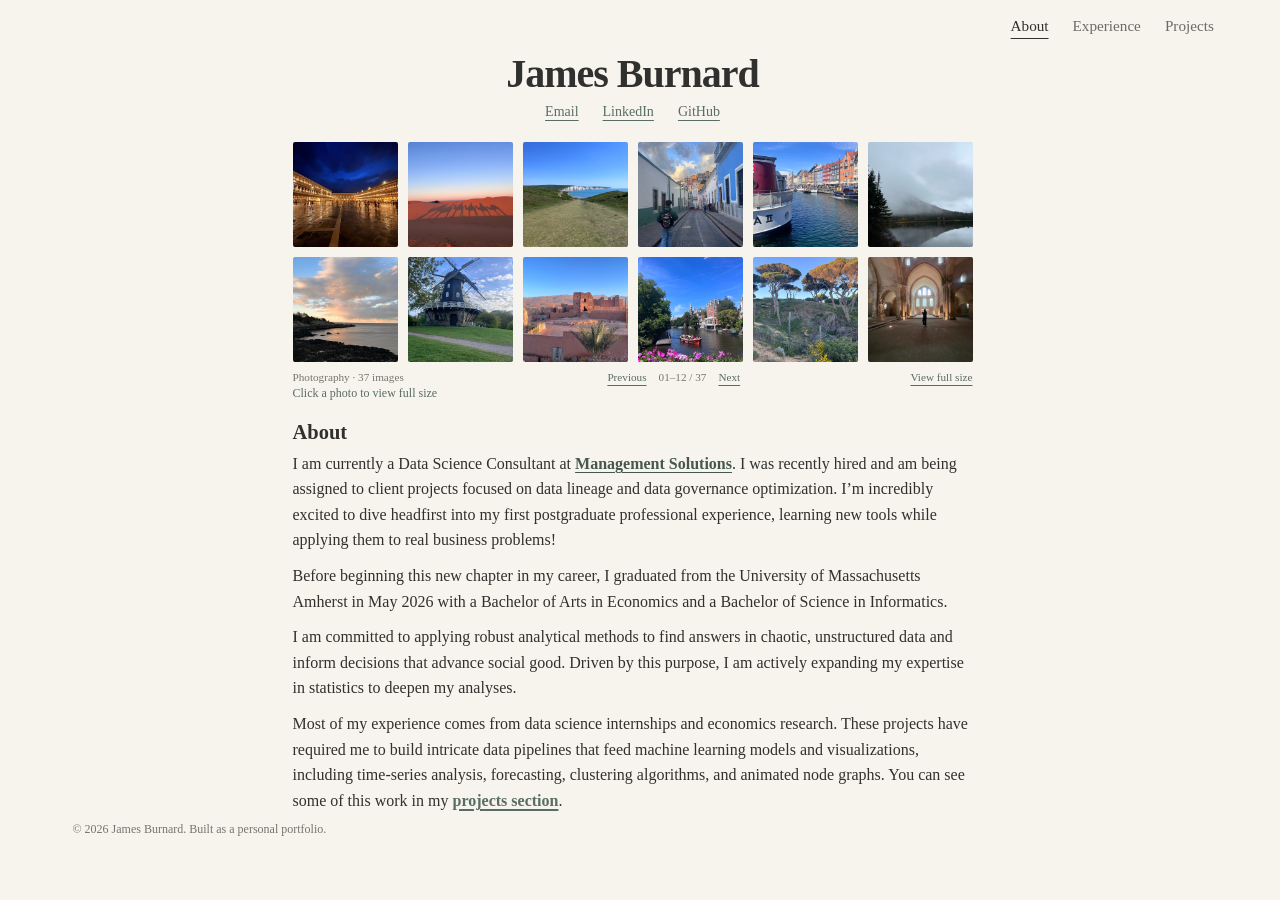
==== commit a2b0c9b9: "Use bold editorial serif for homepage and tab headings" ====
--- a/index.html
+++ b/index.html
@@ -22,7 +22,7 @@
       rel="stylesheet"
     />
     <link rel="stylesheet" href="styles.css?v=20261005-consistent-navigation" />
-    <link rel="stylesheet" href="experience-editorial.css?v=20261008-name-matched-headings" />
+    <link rel="stylesheet" href="experience-editorial.css?v=20261008-bold-serif-headings" />
   </head>
   <body class="editorial-home">
     <header class="site-header">
--- a/experience-editorial.css
+++ b/experience-editorial.css
@@ -197,7 +197,7 @@
 .editorial-home :is(#experience-panel, #projects-panel) > .section-heading h2 {
   font-family: Georgia, "Times New Roman", serif;
   font-size: clamp(2.5rem, 4vw, 3.5rem);
-  font-weight: 500;
+  font-weight: 700;
   line-height: 1.08;
   letter-spacing: -0.025em;
 }
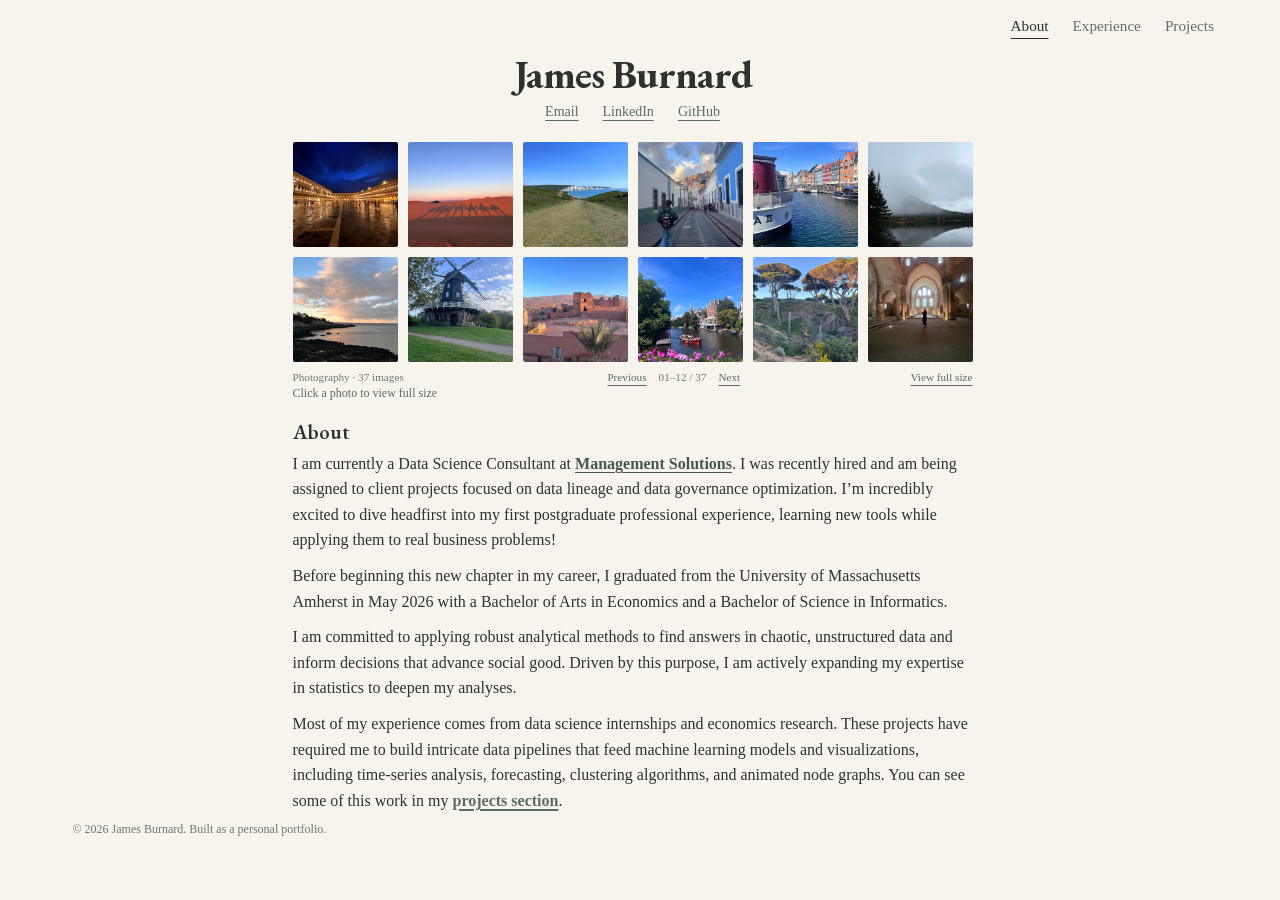
==== commit 4d4f99c4: "Use EB Garamond consistently for website headings" ====
--- a/index.html
+++ b/index.html
@@ -23,7 +23,8 @@
     />
     <link rel="stylesheet" href="styles.css?v=20261005-consistent-navigation" />
     <link rel="stylesheet" href="experience-editorial.css?v=20261008-bold-serif-headings" />
-  </head>
+      <link rel="stylesheet" href="heading-font.css?v=20261008-eb-garamond" />
+</head>
   <body class="editorial-home">
     <header class="site-header">
       <nav class="tabs" aria-label="Primary" role="tablist">
--- a/heading-font.css
+++ b/heading-font.css
@@ -0,0 +1,12 @@
+/* EB Garamond is served locally; body text retains the existing editorial serif. */
+@font-face {
+  font-family: "EB Garamond";
+  font-style: normal;
+  font-weight: 400 700;
+  font-display: swap;
+  src: url("assets/fonts/eb-garamond-latin.woff2") format("woff2");
+}
+/* Override legacy heading selectors consistently without changing their size or weight. */
+:is(.editorial-home, .project-detail-page) :is(h1, h2, h3, h4, h5, h6) {
+  font-family: "EB Garamond", Georgia, "Times New Roman", serif !important;
+}
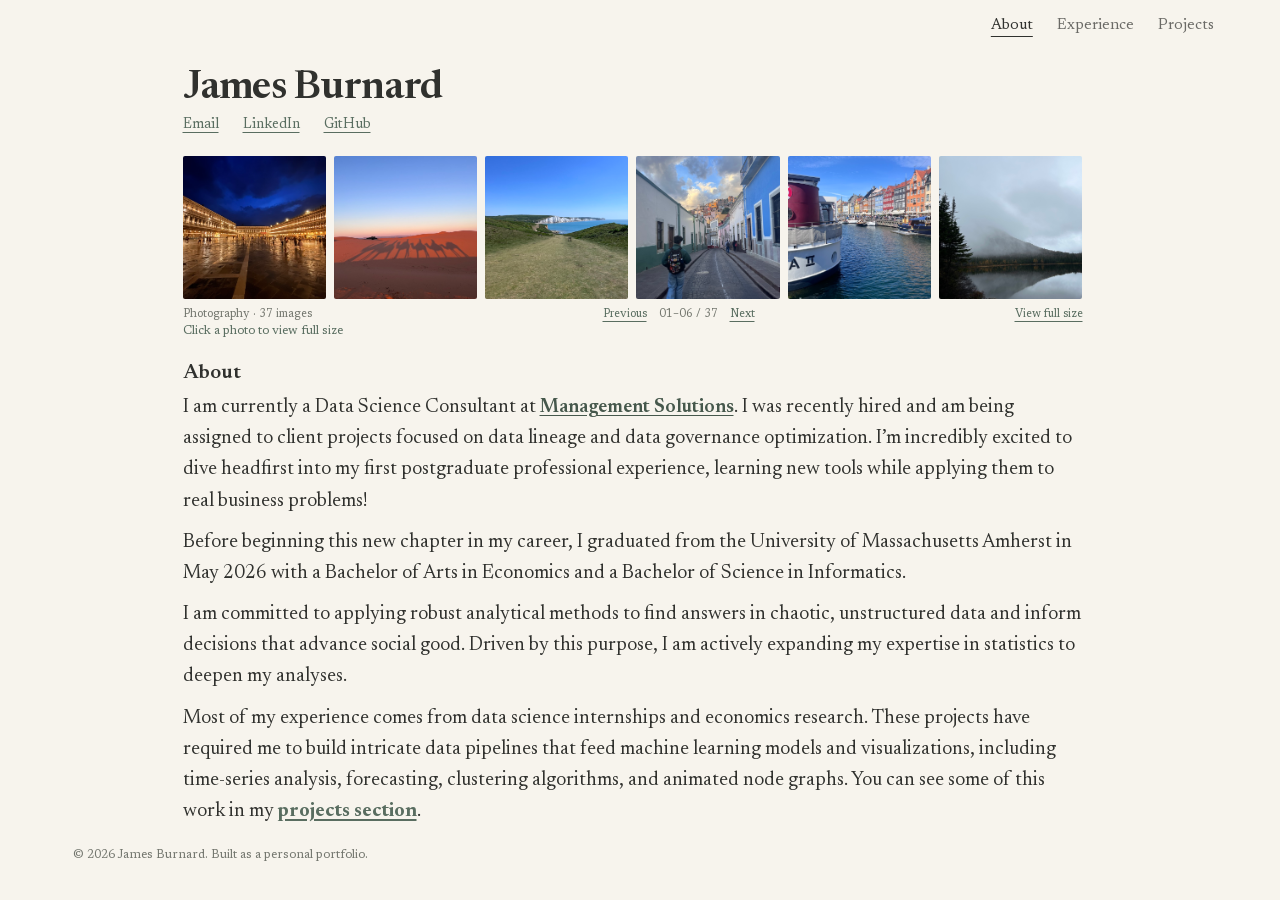
==== commit 9df5802f: "Refine portfolio typography, responsive photography, and experience navigation" ====
--- a/index.html
+++ b/index.html
@@ -22,8 +22,9 @@
       rel="stylesheet"
     />
     <link rel="stylesheet" href="styles.css?v=20261005-consistent-navigation" />
-    <link rel="stylesheet" href="experience-editorial.css?v=20261008-bold-serif-headings" />
-      <link rel="stylesheet" href="heading-font.css?v=20261008-eb-garamond" />
+    <link rel="stylesheet" href="experience-editorial.css?v=20261008-unified-section-headings" />
+      <link rel="stylesheet" href="heading-font.css?v=20261008-charcoal-prose-preview" />
+    <link rel="stylesheet" href="about-editorial.css?v=20261008-clean-photo-grid" />
 </head>
   <body class="editorial-home">
     <header class="site-header">
@@ -174,6 +175,13 @@
             </p>
           </div>
 
+          <nav class="experience-contents" aria-label="Experience contents">
+            <span class="experience-contents-label">Contents</span>
+            <a href="#education-heading">Education</a>
+            <a href="#technical-skills-heading">Technical skills</a>
+            <a href="#industry-heading">Experience</a>
+          </nav>
+
           <div class="experience-layout">
             <section class="education-section" aria-labelledby="education-heading">
               <h3 id="education-heading">Education</h3>
@@ -186,20 +194,13 @@
                     <h4>
                       <a href="https://www.umass.edu/" target="_blank" rel="noopener noreferrer">University of Massachusetts Amherst</a>
                     </h4>
-                    <span>Recent Graduate</span>
                   </header>
                   <p class="experience-tools">BS Informatics, data science track | BA Economics</p>
-                  <p>
-                    Coursework focused on data science, economics, statistics, databases, predictive analytics, and applied research methods.
-                  </p>
                 </div>
               </article>
 
               <article class="coursework-card">
                 <h3>Notable Coursework</h3>
-                <p>
-                  Here are some of the classes I took as an undergrad that I found interesting. I'd say these are the classes that had the biggest impact on how I think about technology, data, and problem solving.
-                </p>
                 <div class="coursework-groups">
                   <section class="coursework-group cs-data">
                     <h4>Computer Science &amp; Data Science</h4>
@@ -677,6 +678,6 @@
       <p>© 2026 James Burnard. Built as a personal portfolio.</p>
     </footer>
 
-    <script src="script.js?v=20261008-curated-photo-viewer"></script>
+    <script src="script.js?v=20261008-experience-contents"></script>
   </body>
 </html>
--- a/experience-editorial.css
+++ b/experience-editorial.css
@@ -18,11 +18,14 @@
 #experience-panel .experience-list,
 #experience-panel .education-section,
 #experience-panel .skills-directory { display: block; margin: 0; }
-#experience-panel .experience-layout > section > h3 {
+#experience-panel .experience-layout > section > h3,
+#experience-panel .coursework-card > h3 {
   margin: 0 0 24px;
   padding: 0;
   font-size: 1.4rem;
   font-weight: 500;
+  line-height: 1.5;
+  letter-spacing: normal;
 }
 #experience-panel .experience-card {
   display: grid;
@@ -55,7 +58,6 @@
 #experience-panel .experience-card .experience-tools { margin: 0 0 12px; color: var(--muted); font-weight: 400; font-style: normal; font-size: 0.875rem; }
 #experience-panel .experience-card p + p { margin-top: 0; }
 #experience-panel .coursework-card { border: 0; border-radius: 0; padding: 32px 0 0; background: transparent; box-shadow: none; }
-#experience-panel .coursework-card > h3 { margin: 0 0 12px; font-size: 1.125rem; font-weight: 500; }
 #experience-panel .coursework-card > p { margin: 0 0 24px; color: var(--muted); font-size: 0.9375rem; line-height: 1.8; max-width: none; }
 #experience-panel .coursework-groups { display: grid; grid-template-columns: 1.2fr 1fr; gap: 40px; }
 #experience-panel .coursework-group { padding: 0; border: 0; background: transparent; }
@@ -208,3 +210,82 @@
     line-height: 1.1;
   }
 }
+/* A small persistent contents menu for the longer Experience page. */
+#experience-panel .experience-contents {
+  position: fixed;
+  top: 116px;
+  left: max(24px, calc((100vw - 1260px) / 2));
+  width: 144px;
+  display: flex;
+  flex-direction: column;
+  align-items: flex-start;
+  gap: 12px;
+  font-size: 0.875rem;
+  line-height: 1.5;
+}
+.experience-contents-label {
+  font-size: 0.7rem;
+  letter-spacing: 0.08em;
+  text-transform: uppercase;
+  color: var(--muted);
+}
+#experience-panel .experience-contents a {
+  color: var(--accent);
+  text-decoration: underline;
+  text-decoration-thickness: 1px;
+  text-underline-offset: 4px;
+}
+#experience-panel .experience-layout > section > h3 { scroll-margin-top: 84px; }
+@media (max-width: 1280px) {
+  #experience-panel .experience-contents {
+    position: sticky;
+    top: 58px;
+    z-index: 5;
+    width: 100%;
+    flex-direction: row;
+    flex-wrap: wrap;
+    gap: 8px 22px;
+    padding: 10px 0;
+    margin: 0 0 24px;
+    background: var(--surface);
+  }
+  #experience-panel .experience-layout > section > h3 { scroll-margin-top: 124px; }
+}
+@media (max-width: 500px) {
+  #experience-panel .experience-contents { gap: 8px 16px; }
+  .experience-contents-label { flex-basis: 100%; }
+  #experience-panel .experience-layout > section > h3 { scroll-margin-top: 150px; }
+}
+/* Match the research pages' restrained contents typography and vertical link markers. */
+#experience-panel .experience-contents {
+  font-size: 0.85rem;
+  line-height: 1.5;
+  gap: 10px;
+}
+#experience-panel .experience-contents-label {
+  margin: 0 0 4px;
+  font-size: 0.7rem;
+  line-height: 1.5;
+  letter-spacing: 0.12em;
+  text-transform: uppercase;
+  color: var(--muted);
+}
+#experience-panel .experience-contents a {
+  padding-left: 12px;
+  border-left: 1px solid var(--line);
+  color: var(--muted);
+  text-decoration: none;
+  font-weight: 400;
+}
+#experience-panel .experience-contents a:hover,
+#experience-panel .experience-contents a[aria-current="location"] {
+  color: var(--accent-dark);
+  border-left-color: var(--accent);
+}
+@media (max-width: 900px) {
+  #experience-panel .experience-contents { font-size: 0.8rem; }
+}
+@media (max-width: 600px) {
+  #experience-panel .experience-contents-label { display: none; }
+  #experience-panel .experience-contents a { padding-left: 0; border-left: 0; white-space: nowrap; }
+}
--- a/heading-font.css
+++ b/heading-font.css
@@ -1,12 +1,48 @@
-/* EB Garamond is served locally; body text retains the existing editorial serif. */
+/* Local typography trial: the Newsreader pairing used by the reference homepage. */
 @font-face {
-  font-family: "EB Garamond";
+  font-family: "Newsreader";
   font-style: normal;
   font-weight: 400 700;
   font-display: swap;
-  src: url("assets/fonts/eb-garamond-latin.woff2") format("woff2");
+  src: url("assets/fonts/newsreader-normal-latin.woff2") format("woff2");
 }
-/* Override legacy heading selectors consistently without changing their size or weight. */
-:is(.editorial-home, .project-detail-page) :is(h1, h2, h3, h4, h5, h6) {
-  font-family: "EB Garamond", Georgia, "Times New Roman", serif !important;
+@font-face {
+  font-family: "Newsreader";
+  font-style: italic;
+  font-weight: 400 700;
+  font-display: swap;
+  src: url("assets/fonts/newsreader-italic-latin.woff2") format("woff2");
 }
+:is(body.editorial-home, body.project-detail-page),
+:is(.editorial-home, .project-detail-page) :is(h1, h2, h3, h4, h5, h6, p, a, span, button, label, li, summary, figcaption, th, td, input, select, textarea) {
+  font-family: "Newsreader", Georgia, serif !important;
+  font-optical-sizing: auto;
+}
+:is(body.editorial-home, body.project-detail-page) {
+  -webkit-font-smoothing: antialiased;
+  text-rendering: optimizeLegibility;
+}
+.editorial-home #page-title,
+.editorial-home :is(#experience-panel, #projects-panel) > .section-heading h2 {
+  font-weight: 600;
+  letter-spacing: -0.018em;
+  line-height: 1.05;
+}
+/* Local comparison: the same 19.5px reading size across portfolio prose. */
+.editorial-home #experience-panel .experience-card p:not(.experience-tools),
+.editorial-home #experience-panel .coursework-card > p,
+.editorial-home #projects-panel .project-card > p,
+.project-detail-page .detail-hero > p:not(.eyebrow):not(.writeup-byline),
+.project-detail-page .detail-section p:not(.eyebrow):not(.writeup-byline):not(.network-open-link):not(.plot-instructions),
+.project-detail-page .writeup-prose > p {
+  font-size: 19.5px;
+  line-height: 1.6;
+}
+/* Research prose shares the About biography's charcoal; captions retain their muted tone. */
+.project-detail-page .writeup-prose,
+.project-detail-page .writeup-prose > p,
+.project-detail-page .writeup-prose > ul,
+.project-detail-page .writeup-prose > ol,
+.project-detail-page .detail-grid article > p {
+  color: #30312e;
+}
--- a/about-editorial.css
+++ b/about-editorial.css
@@ -0,0 +1,88 @@
+/* About shares the other tabs' centered column and left-aligned reading edge. */
+.editorial-home[data-active-tab="about"] .portrait-intro,
+.editorial-home[data-active-tab="about"] .content-shell {
+  width: min(900px, calc(100% - 40px));
+  margin-inline: auto;
+}
+.editorial-home[data-active-tab="about"] .portrait-intro {
+  display: grid;
+  grid-template-columns: minmax(0, 1fr);
+  justify-items: start;
+  align-items: start;
+  gap: 20px;
+  padding: 16px 0 14px;
+}
+.editorial-home .portrait-intro .hero-content {
+  width: 100%;
+  max-width: none;
+  margin: 0;
+  text-align: left;
+}
+.editorial-home .portrait-intro .intro-links {
+  justify-content: flex-start;
+  text-align: left;
+}
+.editorial-home .portrait-intro .photography {
+  width: 100%;
+  max-width: 900px;
+  margin: 0;
+}
+.editorial-home[data-active-tab="about"] .content-shell {
+  padding-top: 8px;
+  padding-bottom: 16px;
+}
+.editorial-home .about-text {
+  width: 100%;
+  max-width: 900px;
+  margin: 0;
+  text-align: left;
+}
+/* One compact row of equally sized square photographs spans the full reading width. */
+.editorial-home[data-active-tab="about"] .photo-grid {
+  display: grid;
+  grid-template-columns: repeat(6, minmax(0, 1fr));
+  justify-content: stretch;
+  align-items: start;
+  gap: 8px;
+}
+.editorial-home[data-active-tab="about"] .photo-tile {
+  width: 100%;
+  height: auto;
+  aspect-ratio: 1;
+  margin: 0;
+}
+.editorial-home[data-active-tab="about"] .photo-tile img {
+  width: 100%;
+  height: 100%;
+  object-fit: cover;
+}
+.editorial-home #about-panel .about-text .intro-block p {
+  font-family: "Newsreader", Georgia, serif;
+  font-size: 19.5px;
+  line-height: 1.6;
+}
+@media (max-width: 700px) {
+  .editorial-home[data-active-tab="about"] .portrait-intro {
+    padding-top: 24px;
+    gap: 24px;
+  }
+  .editorial-home[data-active-tab="about"] .photo-grid {
+    grid-template-columns: repeat(4, minmax(0, 1fr));
+  }
+}
+/* Preserve the exact text size on shorter desktops by reducing surrounding whitespace. */
+@media (min-width: 701px) and (max-height: 800px) {
+  .editorial-home[data-active-tab="about"] .portrait-intro { padding: 0; gap: 8px; }
+  .editorial-home[data-active-tab="about"] .content-shell { padding-top: 0; padding-bottom: 0; }
+  .editorial-home #about-panel .about-text .intro-block p { margin-bottom: 8px; }
+  .editorial-home #about-panel .about-text .intro-block p:last-child { margin-bottom: 0; }
+  .editorial-home[data-active-tab="about"] .site-footer { padding-top: 0; padding-bottom: 0; }
+}
+
+/* Larger squares with fewer photographs per page keep the biography visible. */
+@media (min-width: 701px) and (max-height: 800px) {
+  .editorial-home[data-active-tab="about"] .photo-grid { grid-template-columns: repeat(8, minmax(0, 1fr)); }
+}
+@media (min-width: 701px) and (max-height: 740px) {
+  .editorial-home[data-active-tab="about"] .photo-grid { grid-template-columns: repeat(12, minmax(0, 1fr)); }
+}
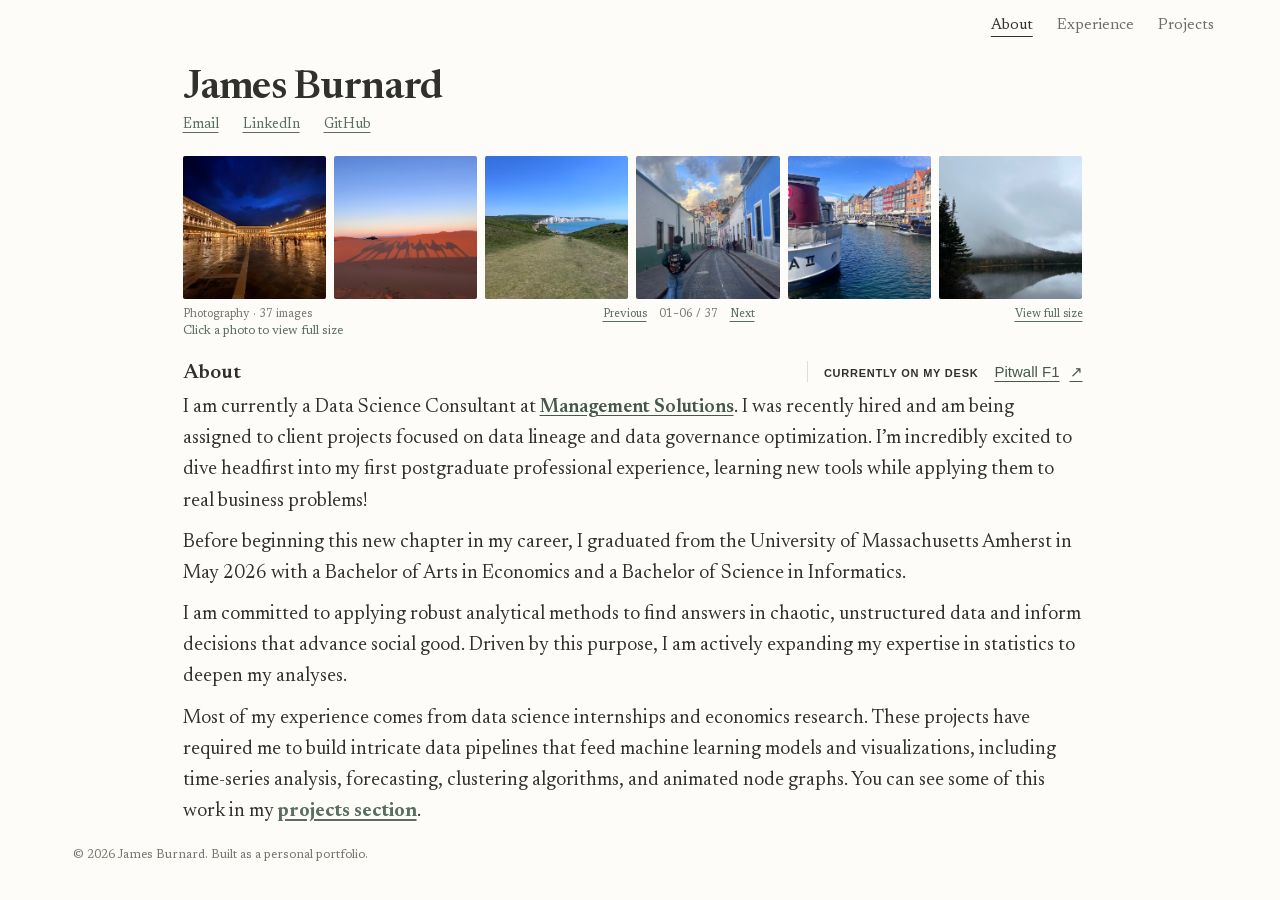
==== commit dafe666b: "Add Pitwall research progress and refine site typography and ivory theme" ====
--- a/index.html
+++ b/index.html
@@ -21,10 +21,10 @@
       href="https://fonts.googleapis.com/css2?family=Inter:wght@400;500;600;700;800&display=swap"
       rel="stylesheet"
     />
-    <link rel="stylesheet" href="styles.css?v=20261005-consistent-navigation" />
+    <link rel="stylesheet" href="styles.css?v=20261009-brighter-ivory" />
     <link rel="stylesheet" href="experience-editorial.css?v=20261008-unified-section-headings" />
-      <link rel="stylesheet" href="heading-font.css?v=20261008-charcoal-prose-preview" />
-    <link rel="stylesheet" href="about-editorial.css?v=20261008-clean-photo-grid" />
+      <link rel="stylesheet" href="heading-font.css?v=20261009-writeups-17-5" />
+    <link rel="stylesheet" href="about-editorial.css?v=20261009-desk-sidebar" />
 </head>
   <body class="editorial-home">
     <header class="site-header">
@@ -74,6 +74,7 @@
             <a href="https://www.linkedin.com/in/james-burnard/" target="_blank" rel="noopener noreferrer">LinkedIn</a>
             <a href="https://github.com/JamesBurnard1" target="_blank" rel="noopener noreferrer">GitHub</a>
           </div>
+
         </div>
         <figure class="photography" aria-label="Personal photography">
           <div class="photo-grid" aria-label="Personal photography gallery" aria-describedby="photo-gallery-hint">
@@ -156,6 +157,11 @@
                 You can see some of this work in my <a href="#projects-panel">projects section</a>.
               </p>
             </article>
+            <aside class="currently-working" aria-labelledby="currently-working-label">
+              <p id="currently-working-label" class="currently-working-label">Currently on my desk</p>
+              <a href="projects/aston-martin/">Pitwall F1 <span aria-hidden="true">↗</span></a>
+              <p>F1 pit-stop strategy, in progress.</p>
+            </aside>
           </div>
         </section>
 
@@ -483,7 +489,7 @@
                 alt="Node graph visualization for the Baltimore elite social geography project"
               />
               <p>
-                After 1950, Baltimore experienced a significant decline in its elite population, with the number of elite individuals dropping significantly. 
+                After 1950, Baltimore experienced a significant decline in its elite population, with the number of elite individuals dropping significantly.
               </p>
               <div class="project-tags">
                 <span>CSV/JSON Processing</span>
@@ -554,7 +560,7 @@
                 <span>Time Series</span>
                 <span>Excel</span>
                 <span>PowerPoint</span>
-                
+
               </div>
               <a class="project-link" href="projects/union-decline/index.html">
                 <span>Open project</span>
--- a/styles.css
+++ b/styles.css
@@ -2244,7 +2244,7 @@
 
 /* Editorial influence on the original homepage; retain its visual identity. */
 .editorial-home {
-  --surface: #f7f4ed;
+  --surface: #fdfcf9;
   --surface-strong: #fbf9f4;
   --ink: #30312e;
   --muted: #73766e;
--- a/heading-font.css
+++ b/heading-font.css
@@ -46,3 +46,18 @@
 .project-detail-page .detail-grid article > p {
   color: #30312e;
 }
+
+/* Project pages share Helvetica across prose, headings, navigation and controls. */
+body.project-detail-page,
+.project-detail-page :is(h1, h2, h3, h4, h5, h6, p, a, span, button, label, li, summary, figcaption, th, td, input, select, textarea, code) {
+  font-family: "Helvetica Neue", Helvetica, Arial, sans-serif !important;
+}
+/* A consistent reading size for project write-ups. */
+.project-detail-page .writeup-prose,
+.project-detail-page .writeup-prose > p,
+.project-detail-page .writeup-prose > ul,
+.project-detail-page .writeup-prose > ol,
+.project-detail-page .detail-section p:not(.eyebrow):not(.writeup-byline):not(.network-open-link):not(.plot-instructions) {
+  font-size: 17.5px;
+  line-height: 1.6;
+}
--- a/about-editorial.css
+++ b/about-editorial.css
@@ -86,3 +86,72 @@
 @media (min-width: 701px) and (max-height: 740px) {
   .editorial-home[data-active-tab="about"] .photo-grid { grid-template-columns: repeat(12, minmax(0, 1fr)); }
 }
+/* Current work sits in the margin alongside the biography. */
+.editorial-home .about-text { position: relative; }
+.editorial-home .currently-working {
+  position: absolute;
+  top: 0;
+  left: calc(100% + 36px);
+  width: 220px;
+  padding-left: 20px;
+  border-left: 1px solid var(--line);
+  text-align: left;
+}
+.editorial-home .currently-working :is(p, a, span) {
+  font-family: "Helvetica Neue", Helvetica, Arial, sans-serif !important;
+}
+.editorial-home .currently-working .currently-working-label {
+  margin: 0 0 16px;
+  padding-bottom: 12px;
+  border-bottom: 1px solid var(--line);
+  font-size: 12px;
+  font-weight: 600;
+  line-height: 1.5;
+  letter-spacing: .07em;
+  text-transform: uppercase;
+  color: #30312e;
+}
+.editorial-home .currently-working a {
+  display: inline-flex;
+  gap: 24px;
+  align-items: baseline;
+  font-size: 17px;
+  line-height: 1.4;
+  color: var(--accent-dark);
+  text-decoration: underline;
+  text-decoration-thickness: 1px;
+  text-underline-offset: 4px;
+}
+.editorial-home .currently-working > p:last-child {
+  margin: 12px 0 0;
+  font-size: 13px;
+  line-height: 1.5;
+  color: var(--muted);
+}
+@media (min-width: 701px) and (max-width: 1439px) {
+  .editorial-home .currently-working {
+    left: auto;
+    right: 0;
+    width: auto;
+    padding-left: 16px;
+    display: flex;
+    align-items: baseline;
+    gap: 16px;
+  }
+  .editorial-home .currently-working .currently-working-label {
+    margin: 0;
+    padding: 0;
+    border: 0;
+    font-size: 11px;
+  }
+  .editorial-home .currently-working a { font-size: 15px; gap: 10px; }
+  .editorial-home .currently-working > p:last-child { display: none; }
+}
+@media (max-width: 700px) {
+  .editorial-home .currently-working {
+    position: static;
+    width: auto;
+    margin-top: 28px;
+    padding-left: 16px;
+  }
+}
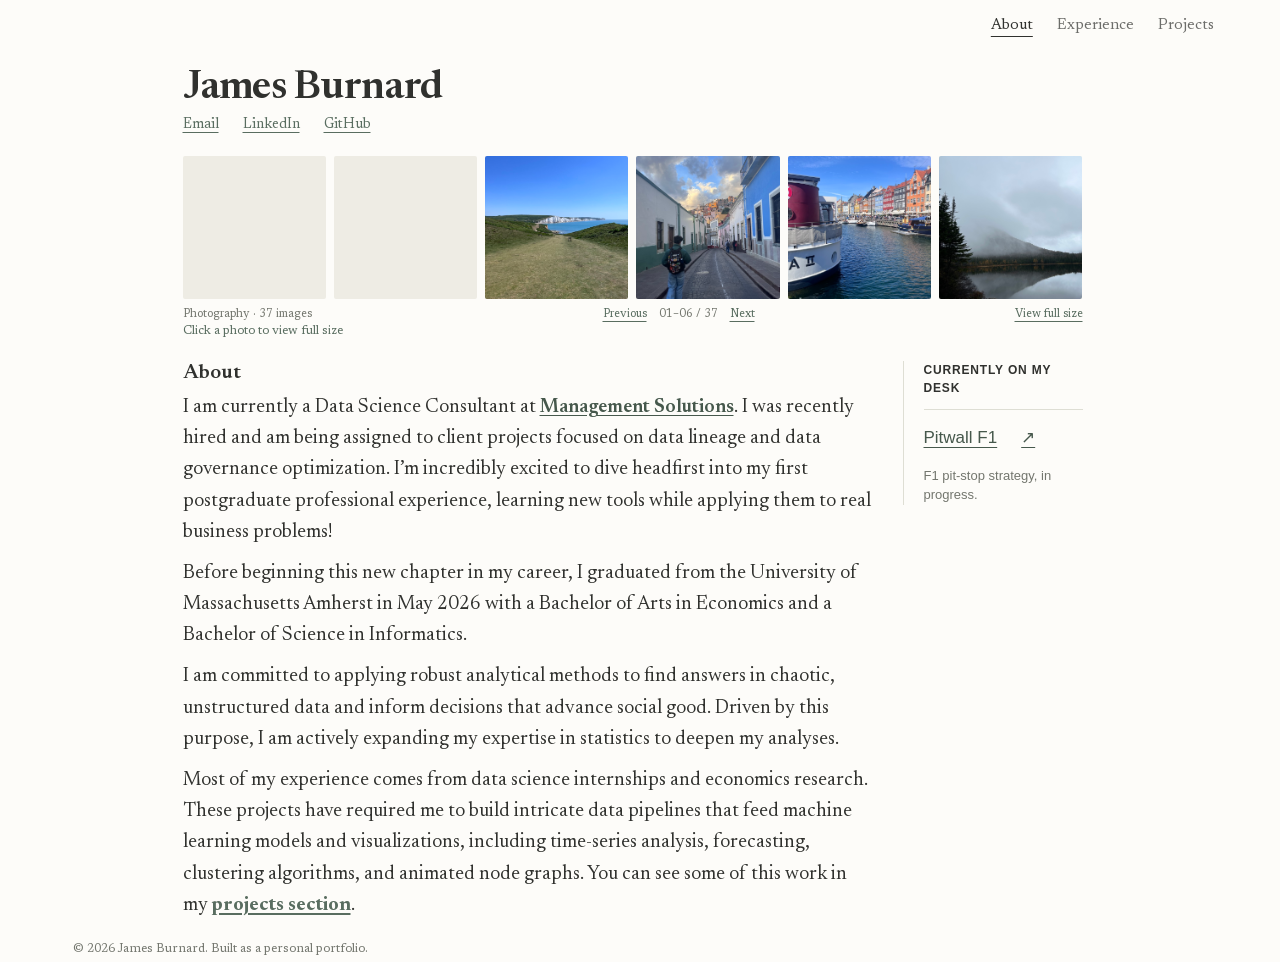
==== commit 6916705e: "Keep desktop About gallery and sidebar consistent across screen sizes" ====
--- a/index.html
+++ b/index.html
@@ -3,14 +3,14 @@
   <head>
     <meta charset="utf-8" />
     <meta name="viewport" content="width=device-width, initial-scale=1" />
-    <title>James Burnard | Data Science &amp; Economics</title>
+    <title>James Burnard</title>
     <meta
       name="description"
       content="James Burnard, Data Science Consultant at Management Solutions. Explore projects in data science, economic research, and interactive visualization."
     />
 
     <link rel="canonical" href="https://jamesburnard.com/" />
-    <meta property="og:title" content="James Burnard | Data Science &amp; Economics" />
+    <meta property="og:title" content="James Burnard" />
     <meta property="og:description" content="James Burnard, Data Science Consultant at Management Solutions. Explore projects in data science, economic research, and interactive visualization." />
     <meta property="og:type" content="website" />
     <meta property="og:url" content="https://jamesburnard.com/" />
@@ -24,7 +24,7 @@
     <link rel="stylesheet" href="styles.css?v=20261009-brighter-ivory" />
     <link rel="stylesheet" href="experience-editorial.css?v=20261008-unified-section-headings" />
       <link rel="stylesheet" href="heading-font.css?v=20261009-writeups-17-5" />
-    <link rel="stylesheet" href="about-editorial.css?v=20261009-desk-sidebar" />
+    <link rel="stylesheet" href="about-editorial.css?v=20261013-desktop-sidebar" />
 </head>
   <body class="editorial-home">
     <header class="site-header">
@@ -684,6 +684,6 @@
       <p>© 2026 James Burnard. Built as a personal portfolio.</p>
     </footer>
 
-    <script src="script.js?v=20261008-experience-contents"></script>
+    <script src="script.js?v=20261013-consistent-gallery"></script>
   </body>
 </html>
--- a/about-editorial.css
+++ b/about-editorial.css
@@ -79,13 +79,6 @@
   .editorial-home[data-active-tab="about"] .site-footer { padding-top: 0; padding-bottom: 0; }
 }
 
-/* Larger squares with fewer photographs per page keep the biography visible. */
-@media (min-width: 701px) and (max-height: 800px) {
-  .editorial-home[data-active-tab="about"] .photo-grid { grid-template-columns: repeat(8, minmax(0, 1fr)); }
-}
-@media (min-width: 701px) and (max-height: 740px) {
-  .editorial-home[data-active-tab="about"] .photo-grid { grid-template-columns: repeat(12, minmax(0, 1fr)); }
-}
 /* Current work sits in the margin alongside the biography. */
 .editorial-home .about-text { position: relative; }
 .editorial-home .currently-working {
@@ -128,26 +121,24 @@
   line-height: 1.5;
   color: var(--muted);
 }
-@media (min-width: 701px) and (max-width: 1439px) {
+/* Keep the live 900px centered layout; reserve sidebar space only where needed. */
+@media (min-width: 901px) and (max-width: 1439px) {
+  .editorial-home .about-text {
+    display: grid;
+    grid-template-columns: minmax(0, 1fr) 180px;
+    gap: 28px;
+    align-items: start;
+  }
   .editorial-home .currently-working {
-    left: auto;
-    right: 0;
-    width: auto;
-    padding-left: 16px;
-    display: flex;
-    align-items: baseline;
-    gap: 16px;
+    position: static;
+    width: 100%;
+    margin: 0;
   }
-  .editorial-home .currently-working .currently-working-label {
-    margin: 0;
-    padding: 0;
-    border: 0;
-    font-size: 11px;
+}
+@media (max-width: 900px) {
+  .editorial-home[data-active-tab="about"] .photo-grid {
+    grid-template-columns: repeat(4, minmax(0, 1fr));
   }
-  .editorial-home .currently-working a { font-size: 15px; gap: 10px; }
-  .editorial-home .currently-working > p:last-child { display: none; }
-}
-@media (max-width: 700px) {
   .editorial-home .currently-working {
     position: static;
     width: auto;
